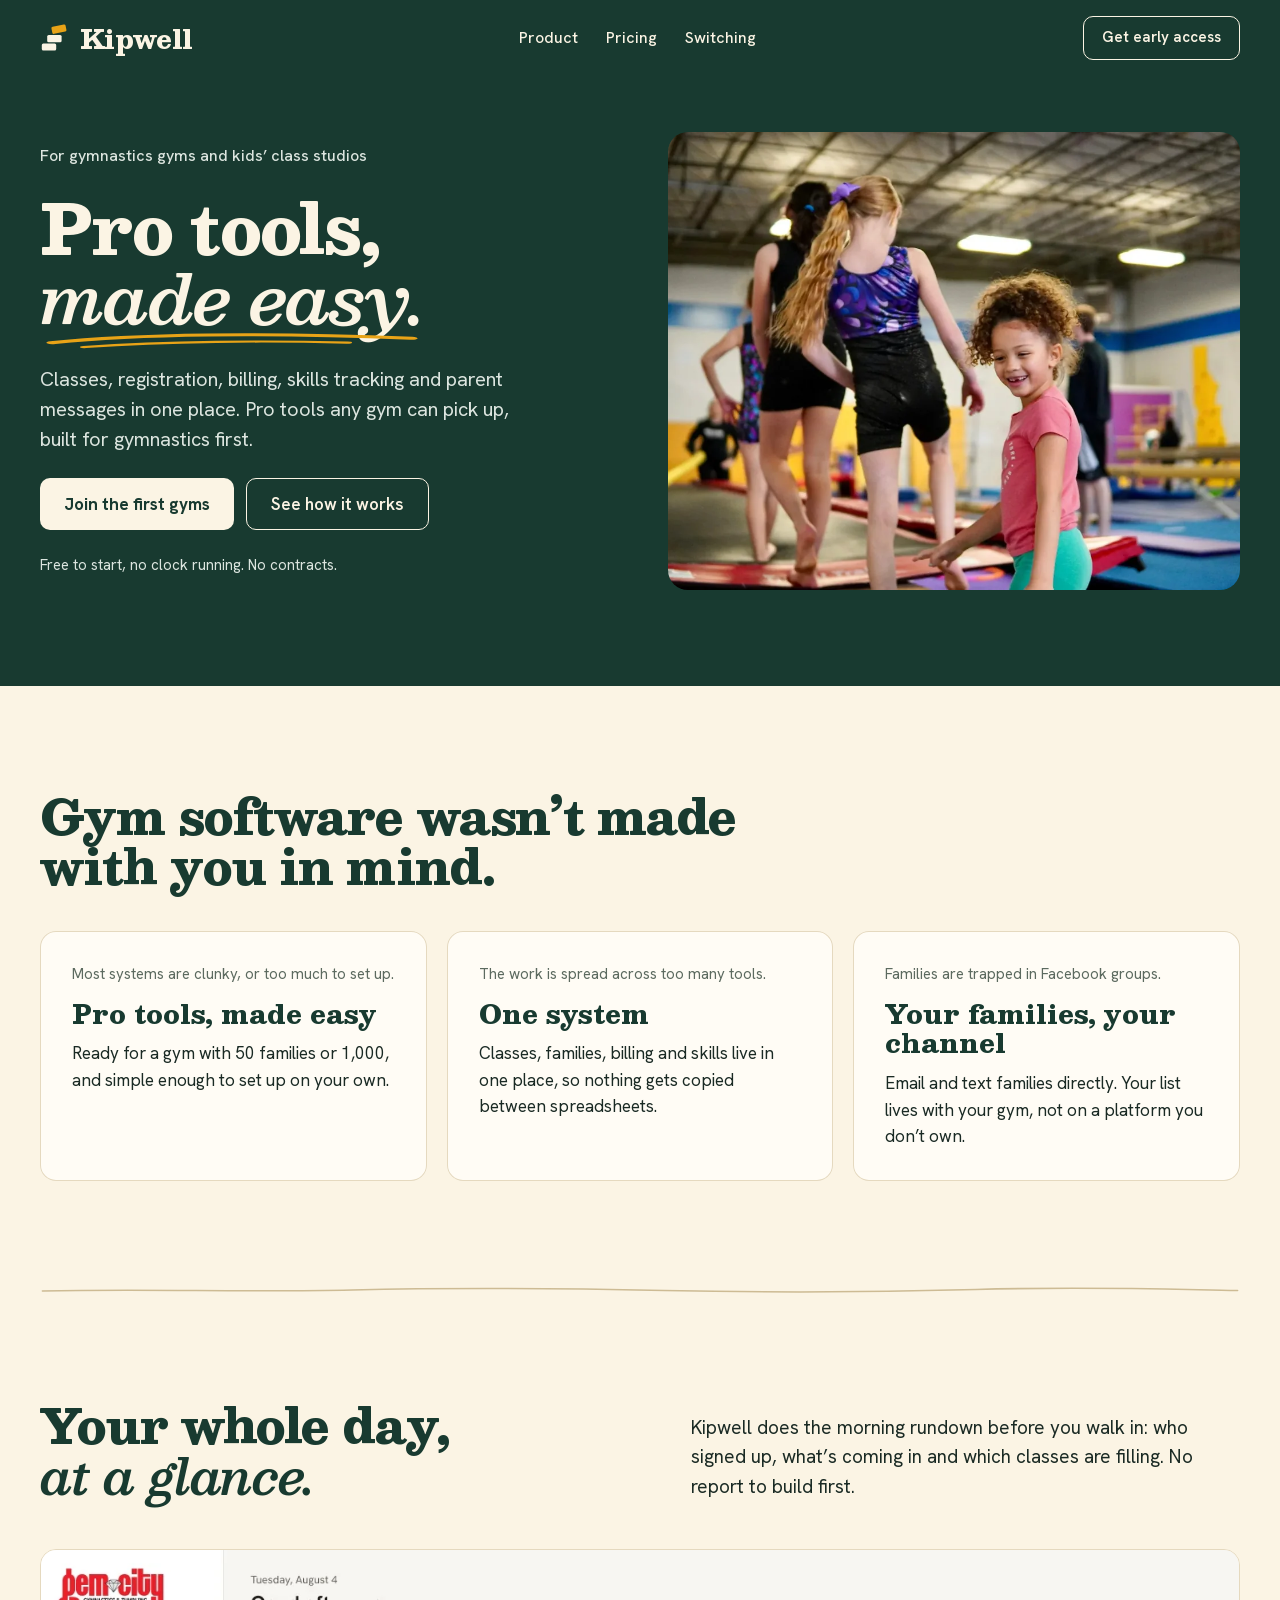
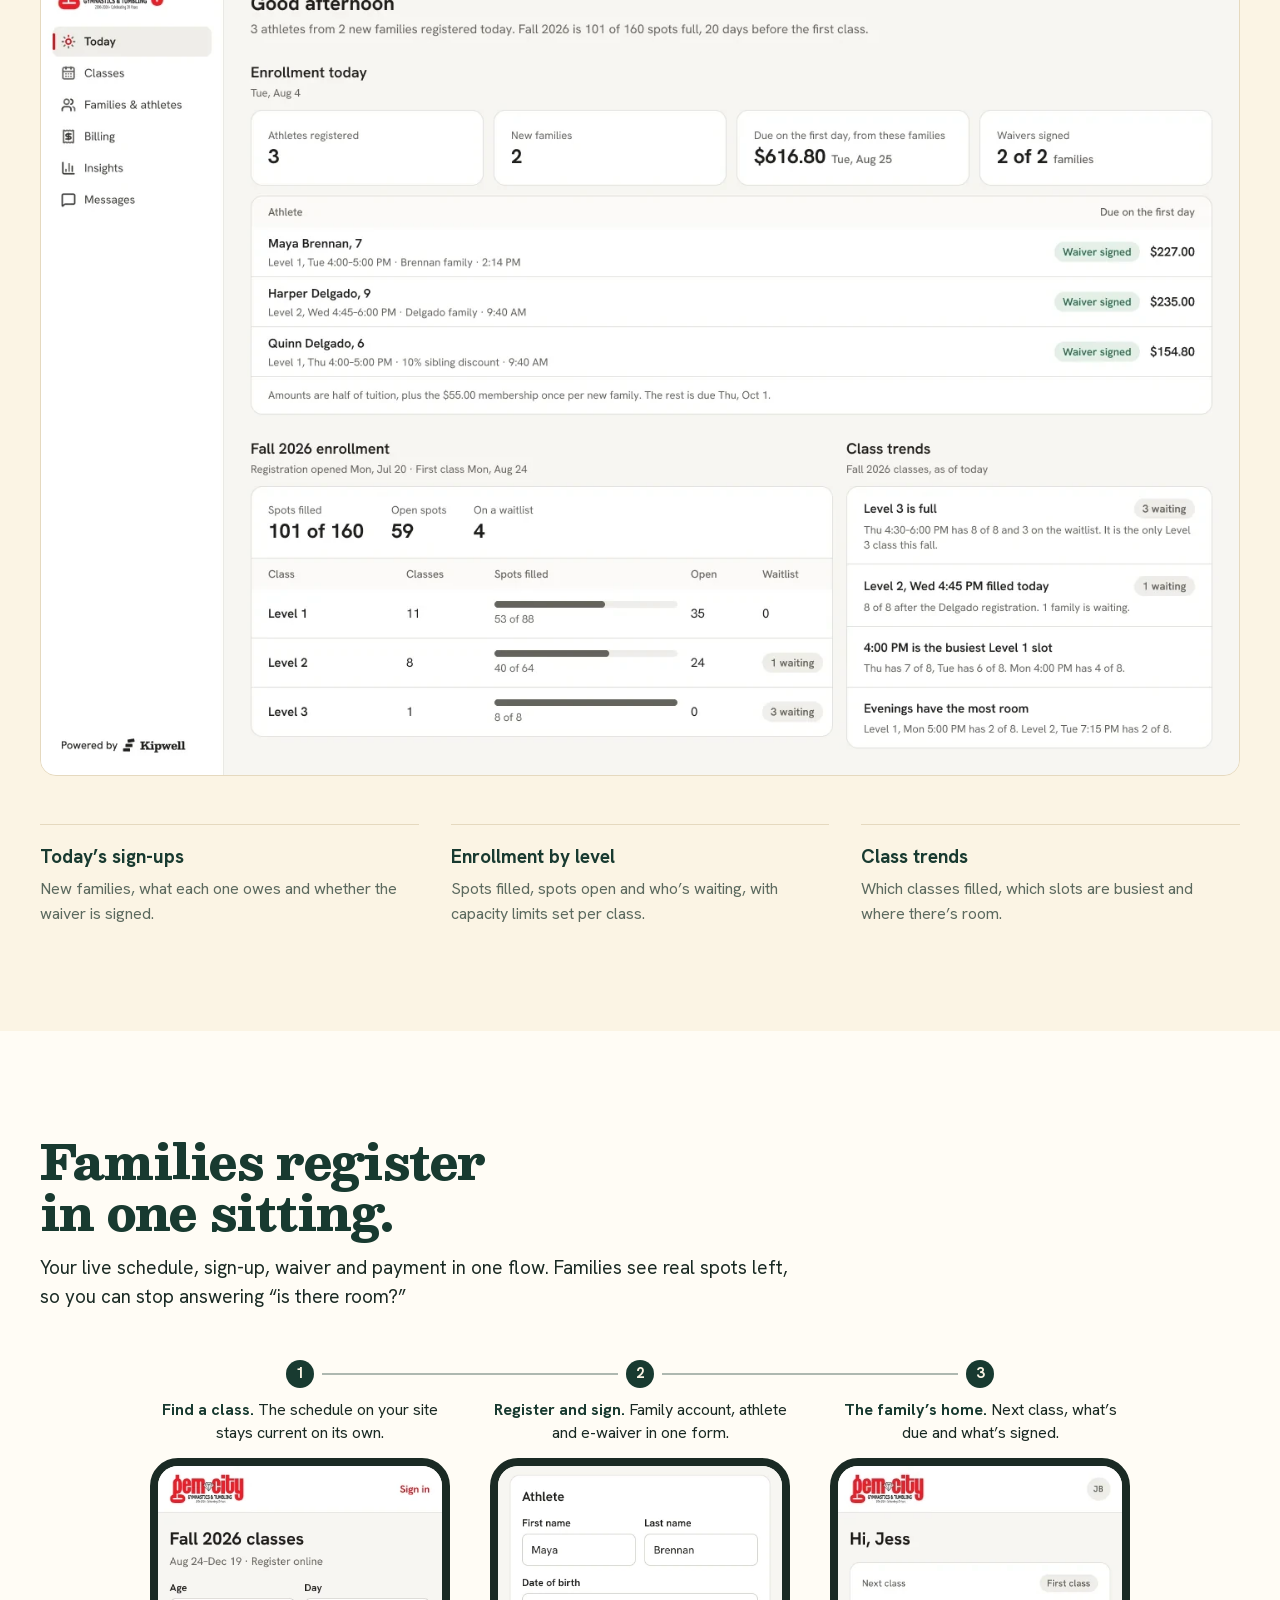
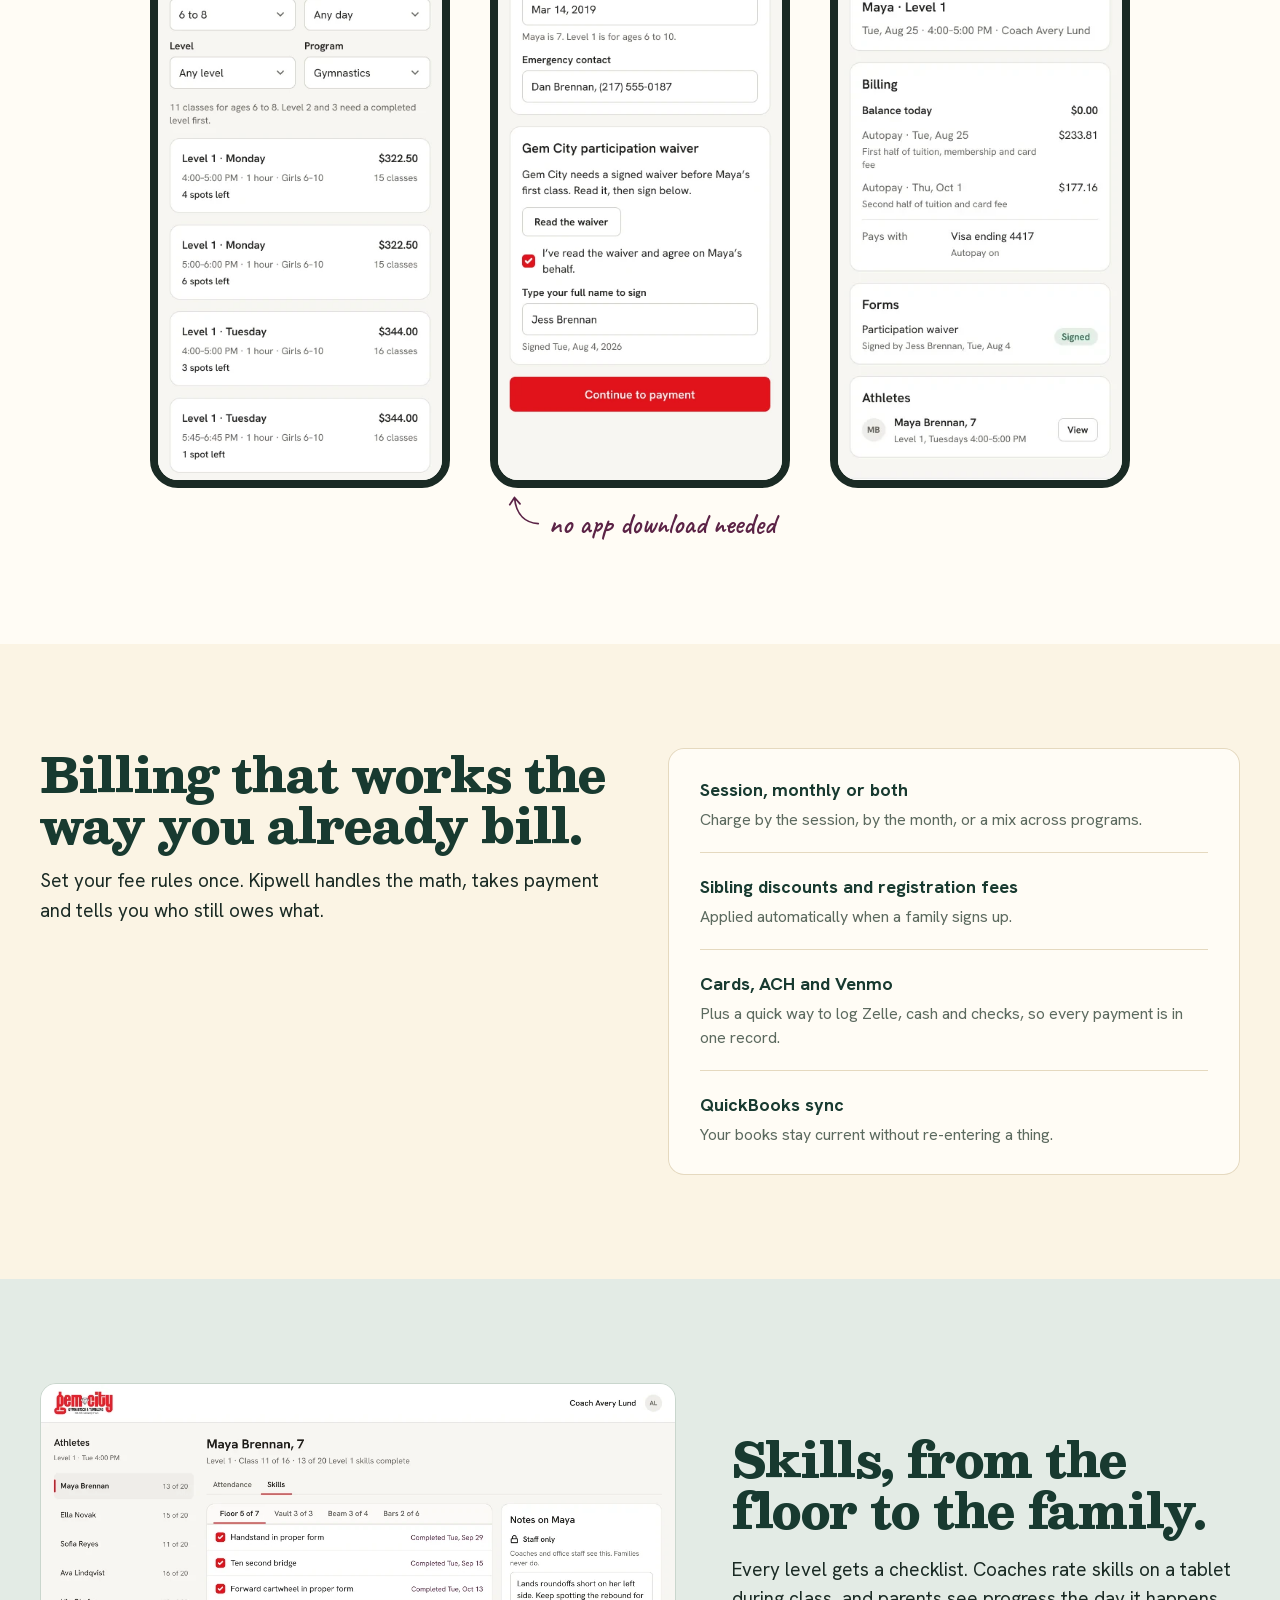
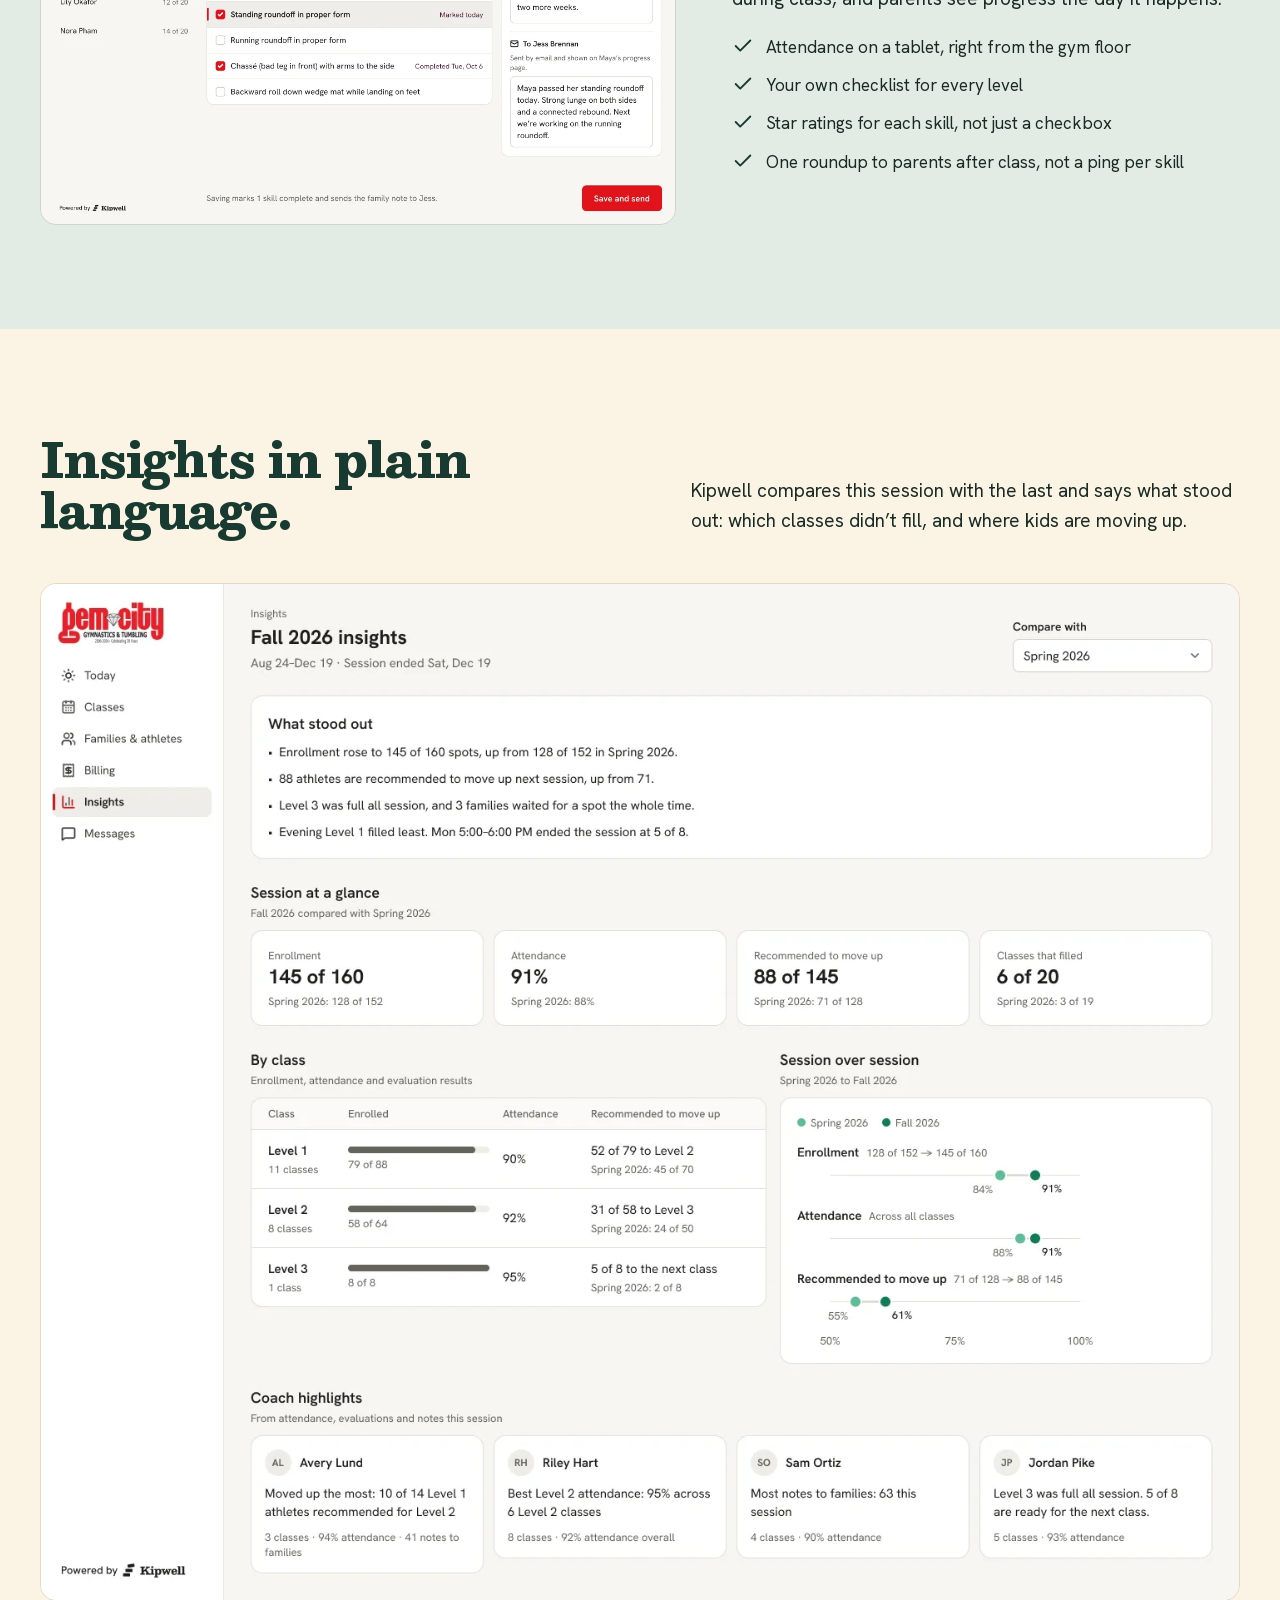
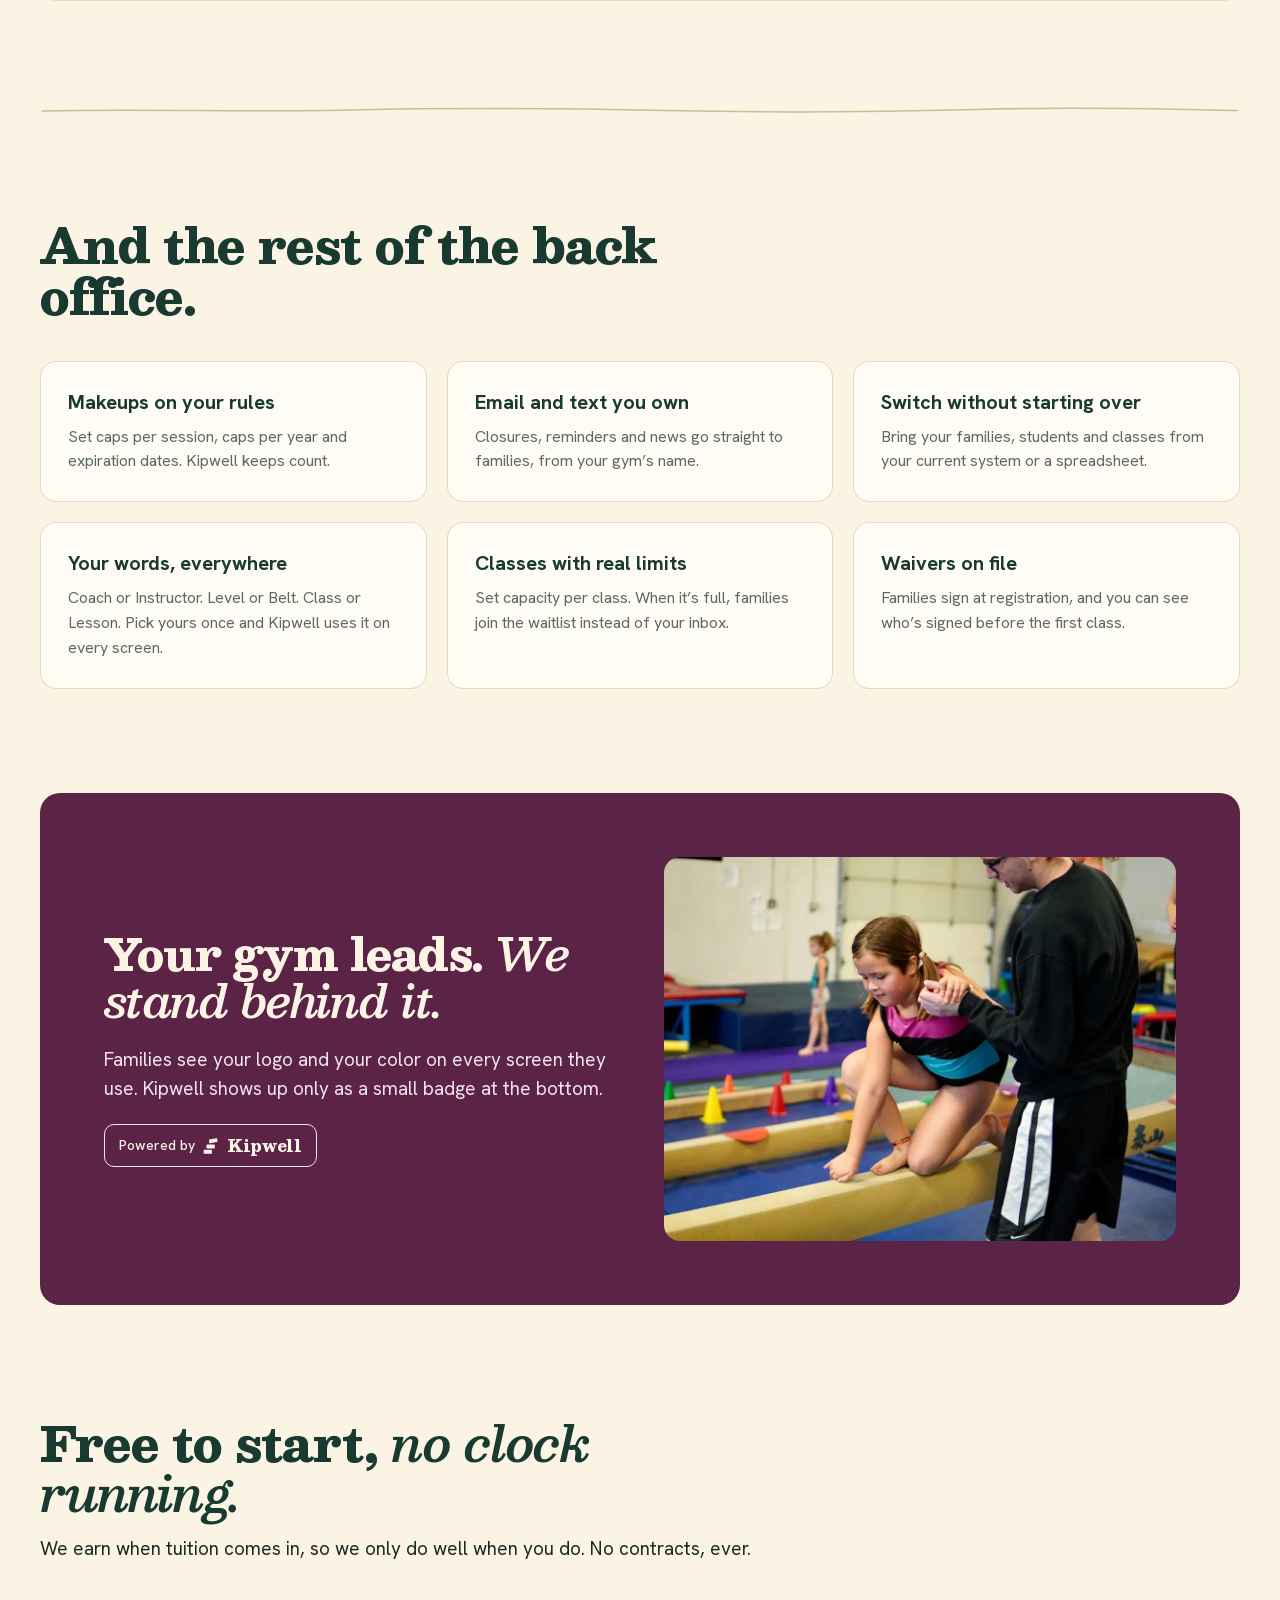
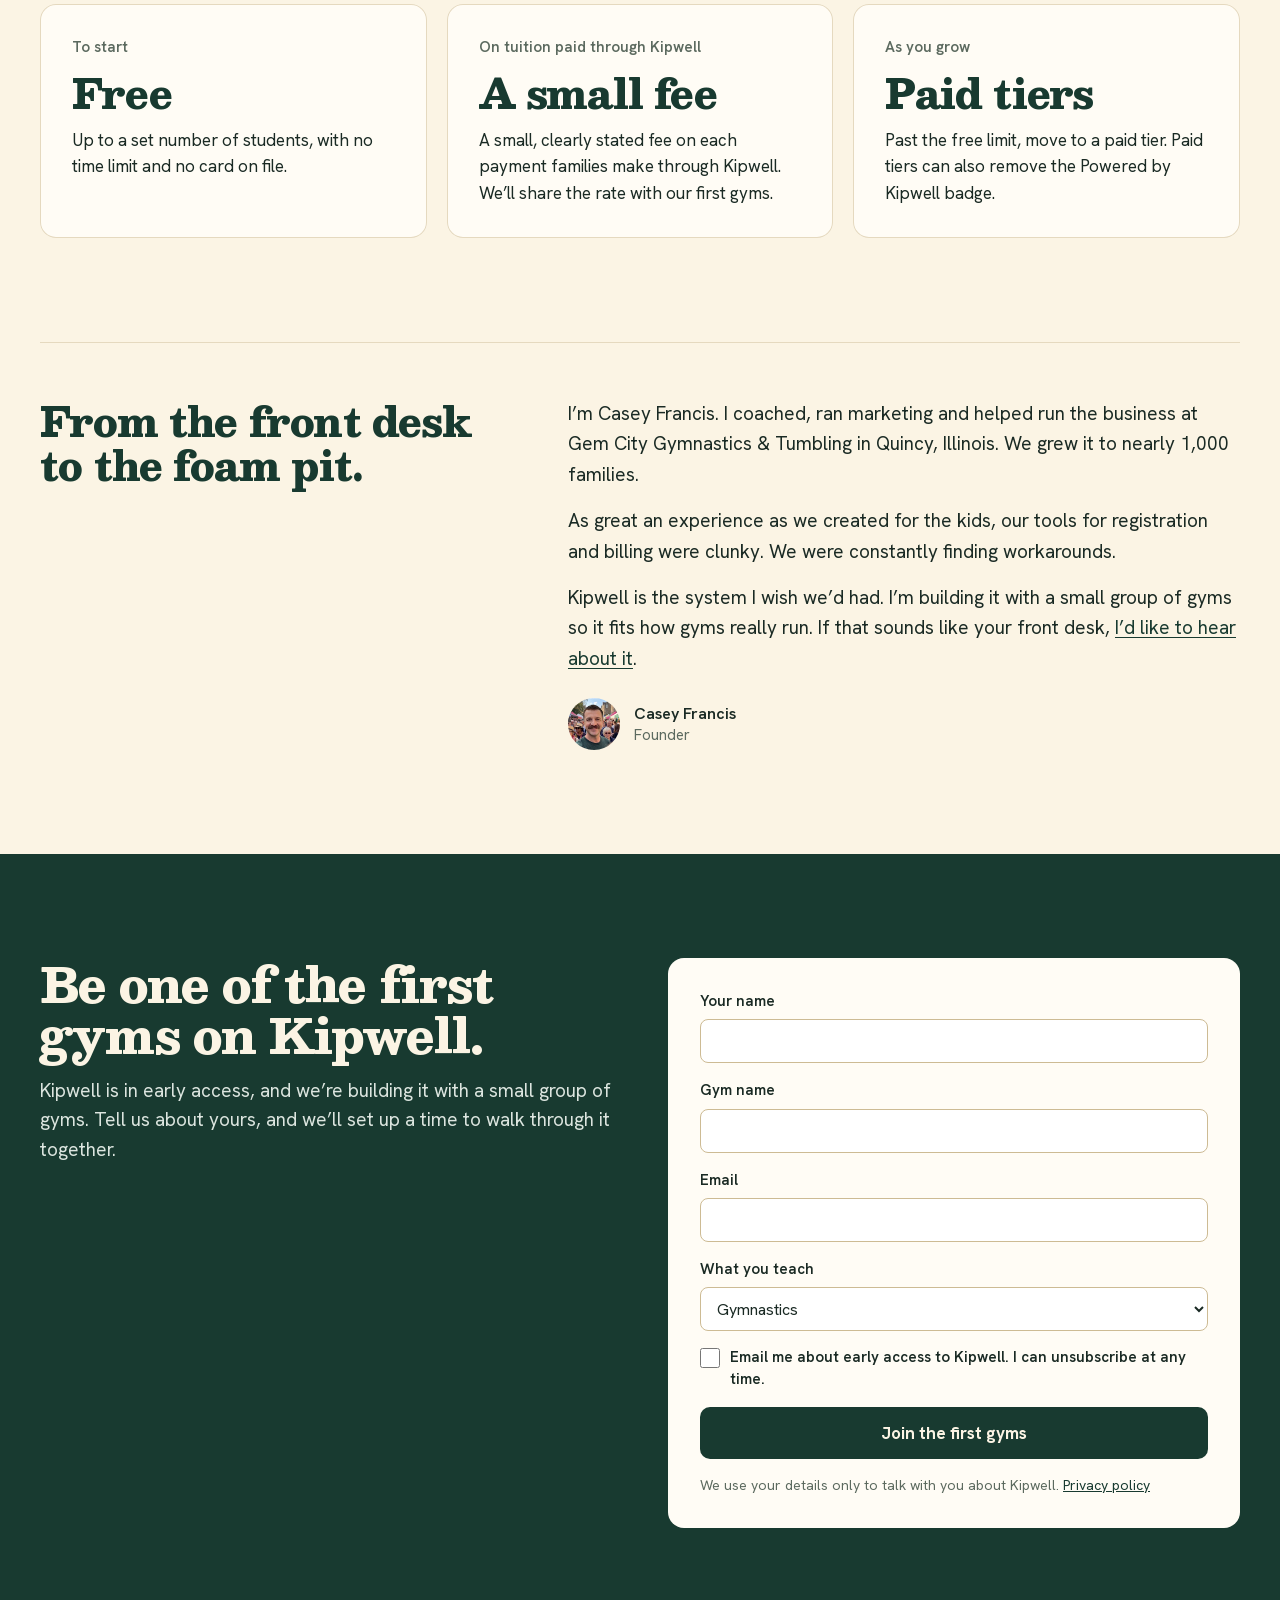
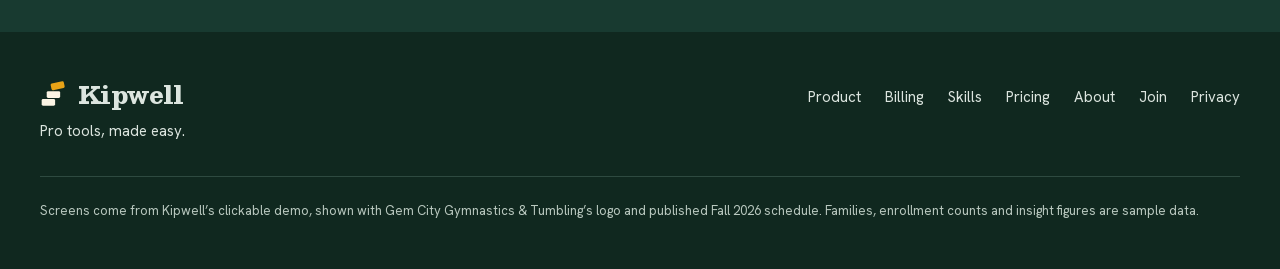
==== index.html @ fb20baa2 "Copy: star ratings and roundup in Skills, insights without coach ranking, early-access line, headlin" ====
<!doctype html>
<html lang="en">
<head>
<meta charset="utf-8">
<meta name="viewport" content="width=device-width, initial-scale=1">
<title>Kipwell: pro tools for kids’ class studios</title>
<meta name="description" content="Classes, registration, billing, skills tracking and parent messages in one place. Built for gymnastics gyms first. Free to start.">
<link rel="canonical" href="https://kipwell.co/">
<meta name="theme-color" content="#183A30">
<meta property="og:type" content="website">
<meta property="og:site_name" content="Kipwell">
<meta property="og:title" content="Kipwell: pro tools for kids’ class studios">
<meta property="og:description" content="Classes, registration, billing, skills tracking and parent messages in one place. Built for gymnastics gyms first. Free to start.">
<meta property="og:url" content="https://kipwell.co/">
<meta property="og:image" content="https://kipwell.co/assets/img/share.jpg">
<meta property="og:image:width" content="1200">
<meta property="og:image:height" content="630">
<meta property="og:image:alt" content="Kids walking a floor beam in a gymnastics gym">
<meta name="twitter:card" content="summary_large_image">
<link rel="icon" href="favicon.svg" type="image/svg+xml">
<link rel="icon" href="favicon-32.png" type="image/png" sizes="32x32">
<link rel="apple-touch-icon" href="apple-touch-icon.png">
<link rel="preload" href="assets/fonts/Besley.woff2" as="font" type="font/woff2" crossorigin>
<link rel="preload" href="assets/fonts/HankenGrotesk.woff2" as="font" type="font/woff2" crossorigin>
<link rel="stylesheet" href="assets/css/site.css?v=13">
<script>document.documentElement.classList.add('js');</script>
<script src="assets/js/config.js?v=13" defer></script>
<script src="assets/js/analytics.js?v=13" defer></script>
<script src="assets/js/site.js?v=13" defer></script>
</head>
<body>
<a class="skip" href="#main">Skip to content</a>

<header class="dark site-header">
  <div class="wrap">
    <a class="brand" href="#top" aria-label="Kipwell home">
      <svg viewBox="0 0 100 100" aria-hidden="true"><rect x="6" y="68" width="48" height="24" rx="5" fill="#FBF4E4"/><rect x="24" y="40" width="48" height="24" rx="5" fill="#FBF4E4"/><rect x="42" y="12" width="48" height="24" rx="5" fill="#E8A317" transform="rotate(-12 48 36)"/></svg>
      <span class="wordmark">Kipwell</span>
    </a>
    <nav class="nav" aria-label="Main">
      <a href="#product">Product</a>
      <a href="#pricing">Pricing</a>
      <a href="#switching">Switching</a>
    </nav>
    <a class="btn btn-outline btn-small" href="#join">Get early access</a>
  </div>
</header>

<main id="main">

<section class="dark hero" id="top" aria-labelledby="hero-title">
  <div class="wrap">
    <div class="hero-text">
      <p class="eyebrow">For gymnastics gyms and kids’ class studios</p>
      <h1 class="h1" id="hero-title">Pro tools,<br><span class="underlined soft">made easy.<svg viewBox="0 0 120 30" preserveAspectRatio="none" fill="none" stroke="currentColor" stroke-linecap="round" aria-hidden="true"><path d="M4 20 C30 8 70 6 116 14" stroke-width="4"/><path d="M14 26 C40 18 70 17 96 20" stroke-width="3"/></svg></span></h1>
      <p class="lede">Classes, registration, billing, skills tracking and parent messages in one place. Pro tools any gym can pick up, built for gymnastics first.</p>
      <div class="actions">
        <a class="btn btn-cream" href="#join">Join the first gyms</a>
        <a class="btn btn-outline" href="#product">See how it works</a>
      </div>
      <p class="fine">Free to start, no clock running. No contracts.</p>
    </div>
    <img class="hero-photo" src="assets/img/hero-gym-beam.webp" width="1200" height="800" alt="Kids walking a floor beam in a gymnastics gym while a girl in the foreground laughs" fetchpriority="high">
  </div>
</section>

<section class="section" aria-labelledby="why-title">
  <div class="wrap stack">
    <h2 class="h2 reveal" id="why-title" style="max-width: 820px;">Gym software wasn’t made with you in mind.</h2>
    <div class="grid-3">
      <div class="card reveal">
        <p class="kicker">Most systems are clunky, or too much to set up.</p>
        <h3 class="card-title">Pro tools, made easy</h3>
        <p>Ready for a gym with 50 families or 1,000, and simple enough to set up on your own.</p>
      </div>
      <div class="card reveal">
        <p class="kicker">The work is spread across too many tools.</p>
        <h3 class="card-title">One system</h3>
        <p>Classes, families, billing and skills live in one place, so nothing gets copied between spreadsheets.</p>
      </div>
      <div class="card reveal">
        <p class="kicker">Families are trapped in Facebook groups.</p>
        <h3 class="card-title">Your families, your channel</h3>
        <p>Email and text families directly. Your list lives with your gym, not on a platform you don’t own.</p>
      </div>
    </div>
  </div>
</section>

<div class="wrap"><div class="divider"><svg viewBox="0 0 1000 10" preserveAspectRatio="none" aria-hidden="true"><path d="M2 6 C 90 3.5, 170 7.5, 260 5 S 420 3, 520 5.5 S 690 7.5, 780 4.5 S 930 4, 998 5.5" fill="none" stroke="#CDBB94" stroke-width="1.6" stroke-linecap="round" vector-effect="non-scaling-stroke"/></svg></div></div>

<section class="section" id="product" aria-labelledby="product-title">
  <div class="wrap stack-48">
    <div class="split-head reveal">
      <h2 class="h2" id="product-title">Your whole day, <span class="soft break">at a glance.</span></h2>
      <p class="lede">Kipwell does the morning rundown before you walk in: who signed up, what’s coming in and which classes are filling. No report to build first.</p>
    </div>
    <img class="screen reveal" src="assets/img/screen-owner-dashboard.webp" width="1440" height="991" loading="lazy" alt="Owner dashboard: today’s new registrations with amounts due, Fall 2026 enrollment by level, and class trends">
    <div class="points">
      <div class="reveal"><h3>Today’s sign-ups</h3><p>New families, what each one owes and whether the waiver is signed.</p></div>
      <div class="reveal"><h3>Enrollment by level</h3><p>Spots filled, spots open and who’s waiting, with capacity limits set per class.</p></div>
      <div class="reveal"><h3>Class trends</h3><p>Which classes filled, which slots are busiest and where there’s room.</p></div>
    </div>
  </div>
</section>

<section class="section band-card" id="registration" aria-labelledby="reg-title">
  <div class="wrap stack-48">
    <div class="intro reveal">
      <h2 class="h2" id="reg-title">Families register <span class="break">in one sitting.</span></h2>
      <p class="lede">Your live schedule, sign-up, waiver and payment in one flow. Families see real spots left, so you can stop answering “is there room?”</p>
    </div>
    <div class="flow reveal">
    <ol class="flow-steps" aria-label="Registration steps">
      <li class="is-current"><button type="button" data-step="0" aria-current="step"><span class="flow-num">1</span><span class="flow-label">Find a class</span></button></li>
      <li><button type="button" data-step="1"><span class="flow-num">2</span><span class="flow-label">Register and sign</span></button></li>
      <li><button type="button" data-step="2"><span class="flow-num">3</span><span class="flow-label">Family home</span></button></li>
    </ol>
    <div class="phones-scroll" tabindex="0" role="region" aria-label="Three phone screens, one per step">
    <ol class="phones">
      <li class="is-current"><figure>
        <figcaption><span class="flow-num" aria-hidden="true">1</span><span class="step-text"><b>Find a class.</b> The schedule on your site stays current on its own.</span></figcaption>
        <img src="assets/img/phone-find-a-class.webp" width="390" height="844" loading="lazy" alt="Phone screen: Fall 2026 classes for ages 6 to 8, each with day, time, price and spots left">
      </figure></li>
      <li><figure>
        <figcaption><span class="flow-num" aria-hidden="true">2</span><span class="step-text"><b>Register and sign.</b> Family account, athlete and e-waiver in one form.</span></figcaption>
        <img src="assets/img/phone-register.webp" width="390" height="844" loading="lazy" alt="Phone screen: athlete details and the gym’s participation waiver, signed by typing a name">
      </figure></li>
      <li><figure>
        <figcaption><span class="flow-num" aria-hidden="true">3</span><span class="step-text"><b>The family’s home.</b> Next class, what’s due and what’s signed.</span></figcaption>
        <img src="assets/img/phone-family-home.webp" width="390" height="844" loading="lazy" alt="Phone screen: the family’s home with the next class, autopay schedule, signed waiver and athlete">
      </figure></li>
    </ol>
    </div>
    <p class="note app-note"><svg class="note-arrow" viewBox="0 0 48 48" aria-hidden="true"><path d="M42 40 C 27 39, 14 30, 12 7 M12 7 L 6 16 M12 7 L 19 15" fill="none" stroke="currentColor" stroke-width="2.2" stroke-linecap="round" stroke-linejoin="round"/></svg>no app download needed</p>
    <div class="flow-nav"><button type="button" class="flow-next">Next: Register and sign <span aria-hidden="true">→</span></button></div>
    </div>
  </div>
</section>

<section class="section" id="billing" aria-labelledby="billing-title">
  <div class="wrap two-col">
    <div class="intro reveal">
      <h2 class="h2" id="billing-title">Billing that works the way you already bill.</h2>
      <p class="lede">Set your fee rules once. Kipwell handles the math, takes payment and tells you who still owes what.</p>
    </div>
    <ul class="list-panel reveal">
      <li><b>Session, monthly or both</b><span>Charge by the session, by the month, or a mix across programs.</span></li>
      <li><b>Sibling discounts and registration fees</b><span>Applied automatically when a family signs up.</span></li>
      <li><b>Cards, ACH and Venmo</b><span>Plus a quick way to log Zelle, cash and checks, so every payment is in one record.</span></li>
      <li><b>QuickBooks sync</b><span>Your books stay current without re-entering a thing.</span></li>
    </ul>
  </div>
</section>

<section class="section band-tint" id="skills" aria-labelledby="skills-title">
  <div class="wrap skills">
    <img class="screen reveal" src="assets/img/screen-coach-tablet.webp" width="1180" height="820" loading="lazy" alt="Coach tablet screen: a coach marks a standing roundoff complete for one athlete and adds a note to the parent">
    <div class="skills-text reveal">
      <h2 class="h2" id="skills-title">Skills, from the floor to the family.</h2>
      <p class="lede">Every level gets a checklist. Coaches rate skills on a tablet during class, and parents see progress the day it happens.</p>
      <ul class="checks">
        <li><svg viewBox="0 0 24 24" fill="none" stroke="currentColor" stroke-width="2" stroke-linecap="round" stroke-linejoin="round" aria-hidden="true"><path d="M20 6 9 17l-5-5"/></svg><span>Attendance on a tablet, right from the gym floor</span></li>
        <li><svg viewBox="0 0 24 24" fill="none" stroke="currentColor" stroke-width="2" stroke-linecap="round" stroke-linejoin="round" aria-hidden="true"><path d="M20 6 9 17l-5-5"/></svg><span>Your own checklist for every level</span></li>
        <li><svg viewBox="0 0 24 24" fill="none" stroke="currentColor" stroke-width="2" stroke-linecap="round" stroke-linejoin="round" aria-hidden="true"><path d="M20 6 9 17l-5-5"/></svg><span>Star ratings for each skill, not just a checkbox</span></li>
        <li><svg viewBox="0 0 24 24" fill="none" stroke="currentColor" stroke-width="2" stroke-linecap="round" stroke-linejoin="round" aria-hidden="true"><path d="M20 6 9 17l-5-5"/></svg><span>One roundup to parents after class, not a ping per skill</span></li>
      </ul>
    </div>
  </div>
</section>

<section class="section" id="insights" aria-labelledby="insights-title">
  <div class="wrap stack-48">
    <div class="split-head reveal">
      <h2 class="h2" id="insights-title">Insights in plain language.</h2>
      <p class="lede">Kipwell compares this session with the last and says what stood out: which classes didn’t fill, and where kids are moving up.</p>
    </div>
    <img class="screen reveal" src="assets/img/screen-insights.webp" width="1440" height="1221" loading="lazy" alt="Insights screen: what stood out in Fall 2026 compared with Spring 2026, by class and by coach">
  </div>
</section>

<div class="wrap"><div class="divider"><svg viewBox="0 0 1000 10" preserveAspectRatio="none" aria-hidden="true"><path d="M2 6 C 90 3.5, 170 7.5, 260 5 S 420 3, 520 5.5 S 690 7.5, 780 4.5 S 930 4, 998 5.5" fill="none" stroke="#CDBB94" stroke-width="1.6" stroke-linecap="round" vector-effect="non-scaling-stroke"/></svg></div></div>

<section class="section" id="switching" aria-labelledby="rest-title">
  <div class="wrap stack">
    <h2 class="h2 reveal" id="rest-title" style="max-width: 760px;">And the rest of the back office.</h2>
    <div class="grid-3">
      <div class="card card-sm reveal"><h3 class="card-title-sans">Makeups on your rules</h3><p>Set caps per session, caps per year and expiration dates. Kipwell keeps count.</p></div>
      <div class="card card-sm reveal"><h3 class="card-title-sans">Email and text you own</h3><p>Closures, reminders and news go straight to families, from your gym’s name.</p></div>
      <div class="card card-sm reveal"><h3 class="card-title-sans">Switch without starting over</h3><p>Bring your families, students and classes from your current system or a spreadsheet.</p></div>
      <div class="card card-sm reveal"><h3 class="card-title-sans">Your words, everywhere</h3><p>Coach or Instructor. Level or Belt. Class or Lesson. Pick yours once and Kipwell uses it on every screen.</p></div>
      <div class="card card-sm reveal"><h3 class="card-title-sans">Classes with real limits</h3><p>Set capacity per class. When it’s full, families join the waitlist instead of your inbox.</p></div>
      <div class="card card-sm reveal"><h3 class="card-title-sans">Waivers on file</h3><p>Families sign at registration, and you can see who’s signed before the first class.</p></div>
    </div>
  </div>
</section>

<section aria-labelledby="leads-title">
  <div class="wrap">
    <div class="panel-plum reveal">
      <div class="panel-text">
        <h2 class="h2" id="leads-title">Your gym leads. <span class="soft">We stand behind it.</span></h2>
        <p class="lede">Families see your logo and your color on every screen they use. Kipwell shows up only as a small badge at the bottom.</p>
        <div class="powered">
          <span>Powered by</span>
          <svg viewBox="0 0 100 100" fill="currentColor" aria-hidden="true"><rect x="4" y="74" width="52" height="24" rx="4"/><rect x="22" y="41" width="52" height="24" rx="4"/><rect x="40" y="8" width="52" height="24" rx="4" transform="rotate(-9 46 32)"/></svg>
          <span class="wordmark">Kipwell</span>
        </div>
      </div>
      <img class="panel-photo" src="assets/img/coach-low-beam.webp" width="1200" height="800" loading="lazy" alt="A coach holds a young gymnast’s hand as she climbs onto a low balance beam">
    </div>
  </div>
</section>

<section class="section" id="pricing" aria-labelledby="pricing-title" style="padding-top: 112px;">
  <div class="wrap stack">
    <div class="intro reveal">
      <h2 class="h2" id="pricing-title">Free to start, <span class="soft break-sm">no clock running.</span></h2>
      <p class="lede">We earn when tuition comes in, so we only do well when you do. No contracts, ever.</p>
    </div>
    <div class="grid-3">
      <div class="card reveal"><p class="label">To start</p><h3 class="price">Free</h3><p>Up to a set number of students, with no time limit and no card on file.</p></div>
      <div class="card reveal"><p class="label">On tuition paid through Kipwell</p><h3 class="price">A small fee</h3><p>A small, clearly stated fee on each payment families make through Kipwell. We’ll share the rate with our first gyms.</p></div>
      <div class="card reveal"><p class="label">As you grow</p><h3 class="price">Paid tiers</h3><p>Past the free limit, move to a paid tier. Paid tiers can also remove the Powered by Kipwell badge.</p></div>
    </div>
  </div>
</section>

<section id="about" aria-labelledby="founder-title" style="padding-bottom: 104px;">
  <div class="wrap">
    <div class="founder reveal">
      <h2 class="h2" id="founder-title">From the front desk to the foam pit.</h2>
      <div class="founder-text">
        <p>I’m Casey Francis. I coached, ran marketing and helped run the business at Gem City Gymnastics &amp; Tumbling in Quincy, Illinois. We grew it to nearly 1,000 families.</p>
        <p>As great an experience as we created for the kids, our tools for registration and billing were clunky. We were constantly finding workarounds.</p>
        <p>Kipwell is the system I wish we’d had. I’m building it with a small group of gyms so it fits how gyms really run. If that sounds like your front desk, <a href="#join">I’d like to hear about it</a>.</p>
        <div class="signature">
          <img src="assets/img/casey-francis-avatar.webp?v=4" width="192" height="192" loading="lazy" alt="">
          <p><b>Casey Francis</b><span>Founder</span></p>
        </div>
      </div>
    </div>
  </div>
</section>

<section class="dark section join" id="join" aria-labelledby="join-title">
  <div class="wrap two-col">
    <div class="intro">
      <h2 class="h2" id="join-title">Be one of the first gyms on Kipwell.</h2>
      <p class="lede">Kipwell is in early access, and we’re building it with a small group of gyms. Tell us about yours, and we’ll set up a time to walk through it together.</p>
    </div>
    <div class="form-card" id="join-card">
      <form class="form" id="join-form" novalidate>
        <div class="field">
          <label for="f-name">Your name</label>
          <input id="f-name" name="name" type="text" autocomplete="name" maxlength="100" required aria-describedby="e-name">
          <p class="error" id="e-name" aria-live="polite"></p>
        </div>
        <div class="field">
          <label for="f-studio">Gym name</label>
          <input id="f-studio" name="studio" type="text" autocomplete="organization" maxlength="150" required aria-describedby="e-studio">
          <p class="error" id="e-studio" aria-live="polite"></p>
        </div>
        <div class="field">
          <label for="f-email">Email</label>
          <input id="f-email" name="email" type="email" autocomplete="email" inputmode="email" maxlength="254" required aria-describedby="e-email">
          <p class="error" id="e-email" aria-live="polite"></p>
        </div>
        <div class="field">
          <label for="f-program">What you teach</label>
          <select id="f-program" name="program">
            <option>Gymnastics</option>
            <option>Dance</option>
            <option>Swim</option>
            <option>Cheer</option>
            <option>Martial arts</option>
            <option>Something else</option>
          </select>
        </div>
        <div class="trap" aria-hidden="true">
          <label for="f-website">Website</label>
          <input id="f-website" name="website" type="text" tabindex="-1" autocomplete="off">
        </div>
        <div class="field">
          <label class="check" for="f-consent"><input id="f-consent" name="consent" type="checkbox" required aria-describedby="e-consent"><span>Email me about early access to Kipwell. I can unsubscribe at any time.</span></label>
          <p class="error" id="e-consent" aria-live="polite"></p>
        </div>
        <button class="btn btn-spruce" type="submit" id="f-submit">Join the first gyms</button>
        <p class="form-status" id="f-status" role="alert"></p>
        <p class="form-fine">We use your details only to talk with you about Kipwell. <a href="privacy/">Privacy policy</a></p>
      </form>
      <div class="thanks" id="join-thanks" tabindex="-1" hidden>
        <h3 id="thanks-title">Thanks. You’re on the list.</h3>
        <p id="thanks-body">We’ll email you to set up a time.</p>
      </div>
    </div>
  </div>
</section>

</main>

<footer class="site-footer">
  <div class="wrap">
    <div class="footer-top">
      <div class="footer-brand">
        <a class="brand" href="#top" aria-label="Kipwell home">
          <svg viewBox="0 0 100 100" aria-hidden="true"><rect x="6" y="68" width="48" height="24" rx="5" fill="#FBF4E4"/><rect x="24" y="40" width="48" height="24" rx="5" fill="#FBF4E4"/><rect x="42" y="12" width="48" height="24" rx="5" fill="#E8A317" transform="rotate(-12 48 36)"/></svg>
          <span class="wordmark">Kipwell</span>
        </a>
        <span>Pro tools, made easy.</span>
      </div>
      <nav class="footer-nav" aria-label="Footer">
        <a href="#product">Product</a><a href="#billing">Billing</a><a href="#skills">Skills</a><a href="#pricing">Pricing</a><a href="#about">About</a><a href="#join">Join</a><a href="privacy/">Privacy</a>
      </nav>
    </div>
    <p class="footer-note">Screens come from Kipwell’s clickable demo, shown with Gem City Gymnastics &amp; Tumbling’s logo and published Fall 2026 schedule. Families, enrollment counts and insight figures are sample data.</p>
  </div>
</footer>
</body>
</html>
---- assets/css/site.css ----
/* Kipwell marketing site. Brand register: Besley display, Hanken Grotesk body. */

@font-face { font-family: "Besley"; src: url("../fonts/Besley.woff2") format("woff2"); font-weight: 400 900; font-style: normal; font-display: swap; }
@font-face { font-family: "Besley"; src: url("../fonts/Besley-SemiBoldItalic.woff2") format("woff2"); font-weight: 600; font-style: italic; font-display: swap; }
@font-face { font-family: "Hanken Grotesk"; src: url("../fonts/HankenGrotesk.woff2") format("woff2"); font-weight: 100 900; font-style: normal; font-display: swap; }
@font-face { font-family: "Caveat"; src: url("../fonts/Caveat.woff2") format("woff2"); font-weight: 400 700; font-style: normal; font-display: swap; }

:root {
  --spruce: #183A30;
  --spruce-700: #10281F;
  --plum: #5B2346;
  --marigold: #E8A317;
  --paper: #FBF4E4;
  --card: #FFFCF5;
  --ink: #1A2A24;
  --stone: #5C6A5F;
  --line: #E5D9BF;
  --spruce-tint: #E3EBE5;
  --on-dark: #FBF4E4;
  --on-dark-2: #DCE5DF;
  --error: #A8382A;
  --serif: "Besley", Georgia, "Times New Roman", serif;
  --sans: "Hanken Grotesk", system-ui, -apple-system, "Segoe UI", sans-serif;
  --gutter: 32px;
  --section: 104px;
}

*, *::before, *::after { box-sizing: border-box; }
[hidden] { display: none !important; }
html { scroll-behavior: smooth; -webkit-text-size-adjust: 100%; }
body { margin: 0; background: var(--paper); color: var(--ink); font-family: var(--sans); font-size: 17px; line-height: 1.55; -webkit-font-smoothing: antialiased; }
img { max-width: 100%; height: auto; display: block; }
a { color: var(--spruce); }
a:hover { color: var(--spruce-700); }
p { margin: 0; }
h1, h2, h3 { margin: 0; }
[id] { scroll-margin-top: 24px; }

:focus-visible { outline: 2px solid var(--spruce); outline-offset: 2px; }
.dark :focus-visible { outline-color: var(--on-dark); }

.skip { position: absolute; left: 16px; top: -60px; padding: 10px 14px; background: var(--card); color: var(--ink); border-radius: 8px; z-index: 10; font-weight: 600; }
.skip:focus { top: 12px; }

.wrap { max-width: 1264px; margin: 0 auto; padding: 0 var(--gutter); }
.section { padding: var(--section) 0; }
.dark { background: var(--spruce); color: var(--on-dark); }

/* Type */
.h2 { font-family: var(--serif); font-weight: 800; font-size: 48px; line-height: 1.06; letter-spacing: -0.02em; color: var(--spruce); }
.dark .h2, .panel-plum .h2 { color: var(--on-dark); }
.soft { font-family: var(--serif); font-style: italic; font-weight: 600; }
.break { display: block; }
.lede { font-size: 19px; line-height: 1.55; }
.muted { color: var(--stone); }

/* Buttons */
.btn { display: inline-flex; align-items: center; justify-content: center; gap: 8px; height: 52px; padding: 0 24px; border-radius: 10px; font: inherit; font-size: 17px; font-weight: 600; text-decoration: none; cursor: pointer; border: 0; transition: background-color 180ms cubic-bezier(.2,.7,.2,1), color 180ms; }
/* Marigold appears once per layout: in the hero it's the underline, so the main button is cream. */
.btn-cream { background: var(--on-dark); color: var(--spruce); font-weight: 700; }
.btn-cream:hover { background: #FFFFFF; color: var(--spruce); }
.btn-outline { border: 1.5px solid var(--on-dark); color: var(--on-dark); background: transparent; }
.btn-outline:hover { background: rgba(251, 244, 228, 0.12); color: var(--on-dark); }
.btn-small { height: 44px; padding: 0 18px; font-size: 15px; }
.btn-spruce { width: 100%; background: var(--spruce); color: var(--on-dark); font-weight: 700; }
.btn-spruce:hover { background: var(--spruce-700); }
.btn[disabled] { opacity: 0.6; cursor: progress; }

/* Header */
.site-header .wrap { height: 76px; display: flex; align-items: center; justify-content: space-between; gap: 24px; }
.brand { display: inline-flex; align-items: center; gap: 10px; color: var(--on-dark); text-decoration: none; }
.brand:hover { color: var(--on-dark); }
.brand svg { width: 30px; height: 30px; flex: none; }
.wordmark { font-family: var(--serif); font-weight: 800; font-size: 26px; letter-spacing: -0.025em; line-height: 1; }
.nav { display: flex; gap: 28px; font-size: 16px; font-weight: 500; }
.nav a { color: var(--on-dark); text-decoration: none; }
.nav a:hover { text-decoration: underline; text-underline-offset: 4px; color: var(--on-dark); }

/* Hero */
.hero .wrap { display: grid; grid-template-columns: minmax(0, 1fr) minmax(0, 1fr); gap: 56px; align-items: center; padding-top: 56px; padding-bottom: 96px; }
.hero-text { display: flex; flex-direction: column; gap: 24px; }
.eyebrow { font-size: 16px; font-weight: 500; color: var(--on-dark-2); }
.h1 { font-family: var(--serif); font-weight: 800; font-size: 68px; line-height: 1.02; letter-spacing: -0.025em; }
.underlined { position: relative; display: inline-block; }
.underlined svg { position: absolute; left: 0; bottom: -18px; width: 100%; height: 22px; color: var(--marigold); }
.hero .lede { font-size: 20px; line-height: 1.5; color: var(--on-dark-2); max-width: 500px; margin-top: 8px; }
.actions { display: flex; flex-wrap: wrap; gap: 12px; }
.fine { font-size: 15px; color: var(--on-dark-2); }
.hero-photo { width: 100%; aspect-ratio: 5 / 4; object-fit: cover; border-radius: 20px; }

/* Shared layouts */
.stack { display: flex; flex-direction: column; gap: 40px; }
.stack-48 { display: flex; flex-direction: column; gap: 48px; }
.intro { display: flex; flex-direction: column; gap: 16px; max-width: 760px; }
.split-head { display: grid; grid-template-columns: minmax(0, 1.1fr) minmax(0, 1fr); gap: 48px; align-items: end; }
.grid-3 { display: grid; grid-template-columns: repeat(3, minmax(0, 1fr)); gap: 20px; }
.two-col { display: grid; grid-template-columns: minmax(0, 1fr) minmax(0, 1fr); gap: 56px; align-items: start; }

/* Hairline inset border so cards read on paper; matches app cards. */
.card { background: var(--card); box-shadow: inset 0 0 0 1px var(--line); border-radius: 16px; padding: 32px; display: flex; flex-direction: column; gap: 12px; }
.card-sm { padding: 28px; gap: 10px; }
.card .kicker { font-size: 15px; color: var(--stone); }
.card-title { font-family: var(--serif); font-weight: 800; font-size: 26px; line-height: 1.15; color: var(--spruce); }
.card-title-sans { font-size: 20px; font-weight: 700; line-height: 1.3; color: var(--spruce); }
.card p { font-size: 17px; }
.card-sm p { font-size: 16px; color: var(--stone); }

.screen { width: 100%; border-radius: 16px; border: 1px solid var(--line); }

.points { display: grid; grid-template-columns: repeat(3, minmax(0, 1fr)); gap: 32px; }
.points > div { display: flex; flex-direction: column; gap: 8px; border-top: 1px solid var(--line); padding-top: 20px; }
.points h3 { font-size: 19px; font-weight: 700; color: var(--spruce); line-height: 1.3; }
.points p { font-size: 16px; color: var(--stone); }

.divider { height: 10px; }
.divider svg { width: 100%; height: 10px; display: block; }

/* Registration */
.band-card { background: var(--card); }
.phones { display: grid; grid-template-columns: repeat(3, minmax(0, 300px)); gap: 40px; justify-content: center; margin: 0; padding: 0; list-style: none; }
.phones figure { margin: 0; display: flex; flex-direction: column; gap: 14px; }
.phones img { border-radius: 28px; border: 8px solid var(--ink); }
.phones figcaption { font-size: 16px; line-height: 1.45; }
.phones b { font-weight: 700; color: var(--spruce); }
/* Registration flow: numbered steps joined by a line, so the three screens read as one process */
.phones li { position: relative; }
.phones figcaption { display: flex; flex-direction: column; align-items: center; gap: 10px; text-align: center; }
.flow-num { display: inline-flex; align-items: center; justify-content: center; flex: none; width: 28px; height: 28px; border-radius: 50%; background: var(--spruce); color: var(--on-dark); font-size: 15px; font-weight: 700; line-height: 1; }
/* Joins each step number to the next one, centered over the phones (the gap between phones is 40px) */
.phones > li:not(:last-child)::after { content: ""; position: absolute; top: 13px; left: calc(50% + 22px); right: calc(-50% - 18px); height: 2px; background: var(--spruce); opacity: 0.35; }
.flow-steps, .flow-nav { display: none; }
.flow-steps button:focus-visible, .flow-next:focus-visible { outline: 2px solid var(--spruce); outline-offset: 4px; }
.note { margin-top: -16px; text-align: center; font-family: "Caveat", cursive; font-weight: 600; font-size: 28px; line-height: 1.2; color: var(--plum); }
/* "no app download needed": a margin note under the phones, with a hand-drawn arrow pointing up at them */
.app-note { margin: 14px 0 0; display: flex; align-items: flex-end; justify-content: center; gap: 6px; }
.note-arrow { width: 38px; height: 38px; flex: none; transform: translateY(-10px); }

/* Billing */
.list-panel { margin: 0; padding: 8px 32px; list-style: none; background: var(--card); box-shadow: inset 0 0 0 1px var(--line); border-radius: 16px; }
.list-panel li { display: flex; flex-direction: column; gap: 4px; padding: 20px 0; border-bottom: 1px solid var(--line); }
.list-panel li:last-child { border-bottom: 0; }
.list-panel b { font-size: 18px; font-weight: 700; color: var(--spruce); }
.list-panel span { font-size: 16px; line-height: 1.5; color: var(--stone); }

/* Skills */
.band-tint { background: var(--spruce-tint); }
.skills { display: grid; grid-template-columns: minmax(0, 1.25fr) minmax(0, 1fr); gap: 56px; align-items: center; }
.skills .screen { border-color: #C9D6CD; }
.skills-text { display: flex; flex-direction: column; gap: 20px; }
.checks { margin: 0; padding: 0; list-style: none; display: flex; flex-direction: column; gap: 12px; font-size: 17px; }
.checks li { display: flex; gap: 12px; }
.checks svg { flex: none; width: 22px; height: 22px; margin-top: 1px; color: var(--spruce); }

/* Studio leads */
.panel-plum { background: var(--plum); color: var(--on-dark); border-radius: 20px; padding: 64px; display: grid; grid-template-columns: minmax(0, 1fr) minmax(0, 1fr); gap: 48px; align-items: center; }
.panel-plum .h2 { font-size: 44px; line-height: 1.08; }
.panel-plum .lede { color: #F1E6EC; }
.panel-plum :focus-visible { outline-color: var(--on-dark); }
.panel-text { display: flex; flex-direction: column; gap: 20px; }
.powered { display: inline-flex; align-self: flex-start; align-items: center; gap: 8px; padding: 10px 14px; border: 1px solid #F1E6EC; border-radius: 10px; font-size: 14px; font-weight: 500; color: var(--on-dark); }
.powered svg { width: 16px; height: 16px; }
.powered .wordmark { font-size: 16px; letter-spacing: -0.02em; }
.panel-photo { width: 100%; aspect-ratio: 4 / 3; object-fit: cover; border-radius: 16px; }

/* Pricing */
.price { font-family: var(--serif); font-weight: 800; font-size: 40px; line-height: 1.1; letter-spacing: -0.02em; color: var(--spruce); }
.card .label { font-size: 15px; font-weight: 600; color: var(--stone); }

/* Founder */
.founder { display: grid; grid-template-columns: minmax(0, 1fr) minmax(0, 1.4fr); gap: 48px; align-items: start; border-top: 1px solid var(--line); padding-top: 56px; }
.founder .h2 { font-size: 40px; line-height: 1.1; }
.founder-text { display: flex; flex-direction: column; gap: 16px; }
.founder-text p { font-size: 19px; line-height: 1.6; }
.founder-text a { text-underline-offset: 3px; }
.signature { display: flex; align-items: center; gap: 14px; margin-top: 8px; }
.signature img { width: 52px; height: 52px; border-radius: 50%; object-fit: cover; flex: none; }
.founder-text .signature p { display: flex; flex-direction: column; font-size: 16px; line-height: 1.35; }
.signature b { font-weight: 600; color: var(--ink); }
.signature span { color: var(--stone); font-size: 15px; }

/* Join form */
.join .lede { color: var(--on-dark-2); }
.form-card { background: var(--card); color: var(--ink); border-radius: 16px; padding: 32px; }
.form { display: flex; flex-direction: column; gap: 16px; }
.field { display: flex; flex-direction: column; gap: 6px; }
.field label { font-size: 15px; font-weight: 600; }
.field input, .field select { height: 44px; padding: 0 12px; border: 1px solid #CDBB94; border-radius: 8px; font: inherit; font-size: 16px; color: var(--ink); background: #FFFFFF; width: 100%; }
.field input:focus-visible, .field select:focus-visible { outline: 2px solid var(--spruce); outline-offset: 0; box-shadow: 0 0 0 4px var(--spruce-tint); }
.field [aria-invalid="true"] { border-color: var(--error); }
.check { display: flex; gap: 10px; align-items: flex-start; font-size: 15px; line-height: 1.45; }
.check input { width: 20px; height: 20px; margin: 1px 0 0; flex: none; accent-color: var(--spruce); }
.error { font-size: 14px; color: var(--error); font-weight: 500; }
.error:empty { display: none; }
.form-fine { font-size: 14px; color: var(--stone); }
.form-status { font-size: 15px; color: var(--error); font-weight: 500; }
.form-status:empty { display: none; }
.trap { position: absolute; left: -10000px; width: 1px; height: 1px; overflow: hidden; }
.thanks { display: flex; flex-direction: column; gap: 8px; }
.thanks h3 { font-family: var(--serif); font-weight: 800; font-size: 28px; line-height: 1.15; color: var(--spruce); }
.thanks:focus { outline: none; }

/* Footer */
.site-footer { background: var(--spruce-700); color: var(--on-dark); }
.site-footer .wrap { padding-top: 48px; padding-bottom: 48px; display: flex; flex-direction: column; gap: 32px; }
.footer-top { display: flex; flex-wrap: wrap; justify-content: space-between; gap: 32px; align-items: flex-start; }
.footer-brand { display: flex; flex-direction: column; gap: 12px; }
.footer-brand .brand svg { width: 28px; height: 28px; }
.footer-brand .wordmark { font-size: 24px; }
.footer-brand span { font-size: 15px; color: var(--on-dark-2); }
.footer-nav { display: flex; flex-wrap: wrap; gap: 8px 24px; font-size: 15px; align-items: center; }
.footer-nav a { color: var(--on-dark-2); text-decoration: none; padding: 6px 0; }
.footer-nav a:hover { color: var(--on-dark); text-decoration: underline; text-underline-offset: 3px; }
.footer-note { padding-top: 24px; border-top: 1px solid #2E4A40; font-size: 13px; line-height: 1.55; color: #B9C8BF; }
.site-footer :focus-visible { outline-color: var(--on-dark); }

/* Privacy */
.doc { max-width: 720px; margin: 0 auto; padding: 88px var(--gutter) 104px; }
.doc h1 { font-family: var(--serif); font-weight: 800; font-size: 48px; line-height: 1.06; letter-spacing: -0.02em; color: var(--spruce); }
.doc .updated { margin-top: 12px; color: var(--stone); font-size: 15px; }
.doc h2 { margin-top: 40px; font-size: 20px; font-weight: 700; color: var(--spruce); }
.doc p { margin-top: 10px; font-size: 17px; line-height: 1.6; }

/* Entrance: a quiet lift and fade, only when JS runs and motion is welcome */
@media (prefers-reduced-motion: no-preference) {
  .js .reveal { opacity: 0; transform: translateY(8px); transition: opacity 280ms cubic-bezier(.2,.7,.2,1), transform 280ms cubic-bezier(.2,.7,.2,1); }
  .js .reveal.in { opacity: 1; transform: none; }
}
@media (prefers-reduced-motion: reduce) {
  html { scroll-behavior: auto; }
  .btn { transition: none; }
}

/* Responsive */
@media (max-width: 900px) {
  :root { --section: 72px; }
  .hero .wrap, .split-head, .grid-3, .two-col, .skills, .panel-plum, .founder, .points { grid-template-columns: minmax(0, 1fr); }
  .hero .wrap { gap: 40px; padding-top: 32px; padding-bottom: 72px; }
  .split-head { gap: 16px; }
  .skills-text { order: -1; }
  /* Phones: a sideways swipe row with the next screen peeking in, instead of a tall stack */
  /* Phones: one screen at a time, stepped through with the numbered steps or the Next button (or a swipe) */
  .phones-scroll { --pw: min(70vw, 280px); position: relative; margin: 0 calc(-1 * var(--gutter)); overflow-x: auto; scroll-snap-type: x mandatory; -webkit-overflow-scrolling: touch; scrollbar-width: none; }
  .phones-scroll::-webkit-scrollbar { display: none; }
  .phones-scroll:focus-visible { outline-offset: -2px; }
  .phones { display: flex; gap: 16px; justify-content: flex-start; padding: 0 calc((100vw - var(--pw)) / 2) 4px; width: max-content; }
  .phones li { flex: 0 0 auto; width: var(--pw); scroll-snap-align: center; }
  .phones > li::after, .phones .flow-num { display: none; }
  .phones figcaption b { position: absolute; width: 1px; height: 1px; overflow: hidden; clip: rect(0 0 0 0); white-space: nowrap; }
  .phones figcaption { min-height: 46px; text-align: center; }
  .phones > li:not(.is-current) figcaption { visibility: hidden; }
  .phones img { border-width: 6px; border-radius: 24px; }
  .flow-steps { display: flex; margin: 0 auto 20px; padding: 0; list-style: none; max-width: 420px; }
  .flow-steps li { flex: 1; position: relative; display: flex; justify-content: center; }
  .flow-steps li:not(:last-child)::after { content: ""; position: absolute; top: 13px; left: calc(50% + 20px); right: calc(-50% + 20px); height: 2px; background: var(--line); transition: background-color 180ms; }
  .flow-steps li.is-done::after { background: var(--spruce); }
  .flow-steps button { display: flex; flex-direction: column; align-items: center; gap: 6px; padding: 0 4px; min-height: 44px; background: none; border: 0; font: inherit; font-size: 14px; font-weight: 600; line-height: 1.2; color: var(--stone); text-align: center; cursor: pointer; }
  .flow-steps li:not(.is-done):not(.is-current) .flow-num { background: var(--card); color: var(--stone); box-shadow: inset 0 0 0 2px #CDBB94; }
  .flow-steps li.is-current button { color: var(--spruce); }
  .flow-nav { display: flex; justify-content: center; margin-top: 20px; }
  .flow-next { height: 44px; padding: 0 18px; border: 1.5px solid var(--spruce); border-radius: 10px; background: transparent; color: var(--spruce); font: inherit; font-size: 15px; font-weight: 600; cursor: pointer; }
  .flow-next:hover { background: var(--spruce-tint); }
  .founder { gap: 20px; }
  .panel-plum { padding: 40px 32px; }
}
@media (max-width: 720px) {
  :root { --gutter: 20px; }
  .nav { display: none; }
  .h1 { font-size: 44px; }
  .break-sm { display: block; }
  .h2, .panel-plum .h2, .founder .h2 { font-size: 34px; }
  .doc h1 { font-size: 40px; }
  .panel-plum { padding: 32px 24px; }
  .list-panel { padding: 4px 24px; }
  .card, .form-card { padding: 24px; }
  .wordmark { font-size: 24px; }
}
@media (max-width: 380px) {
  .site-header .btn-small { padding: 0 12px; font-size: 14px; }
}
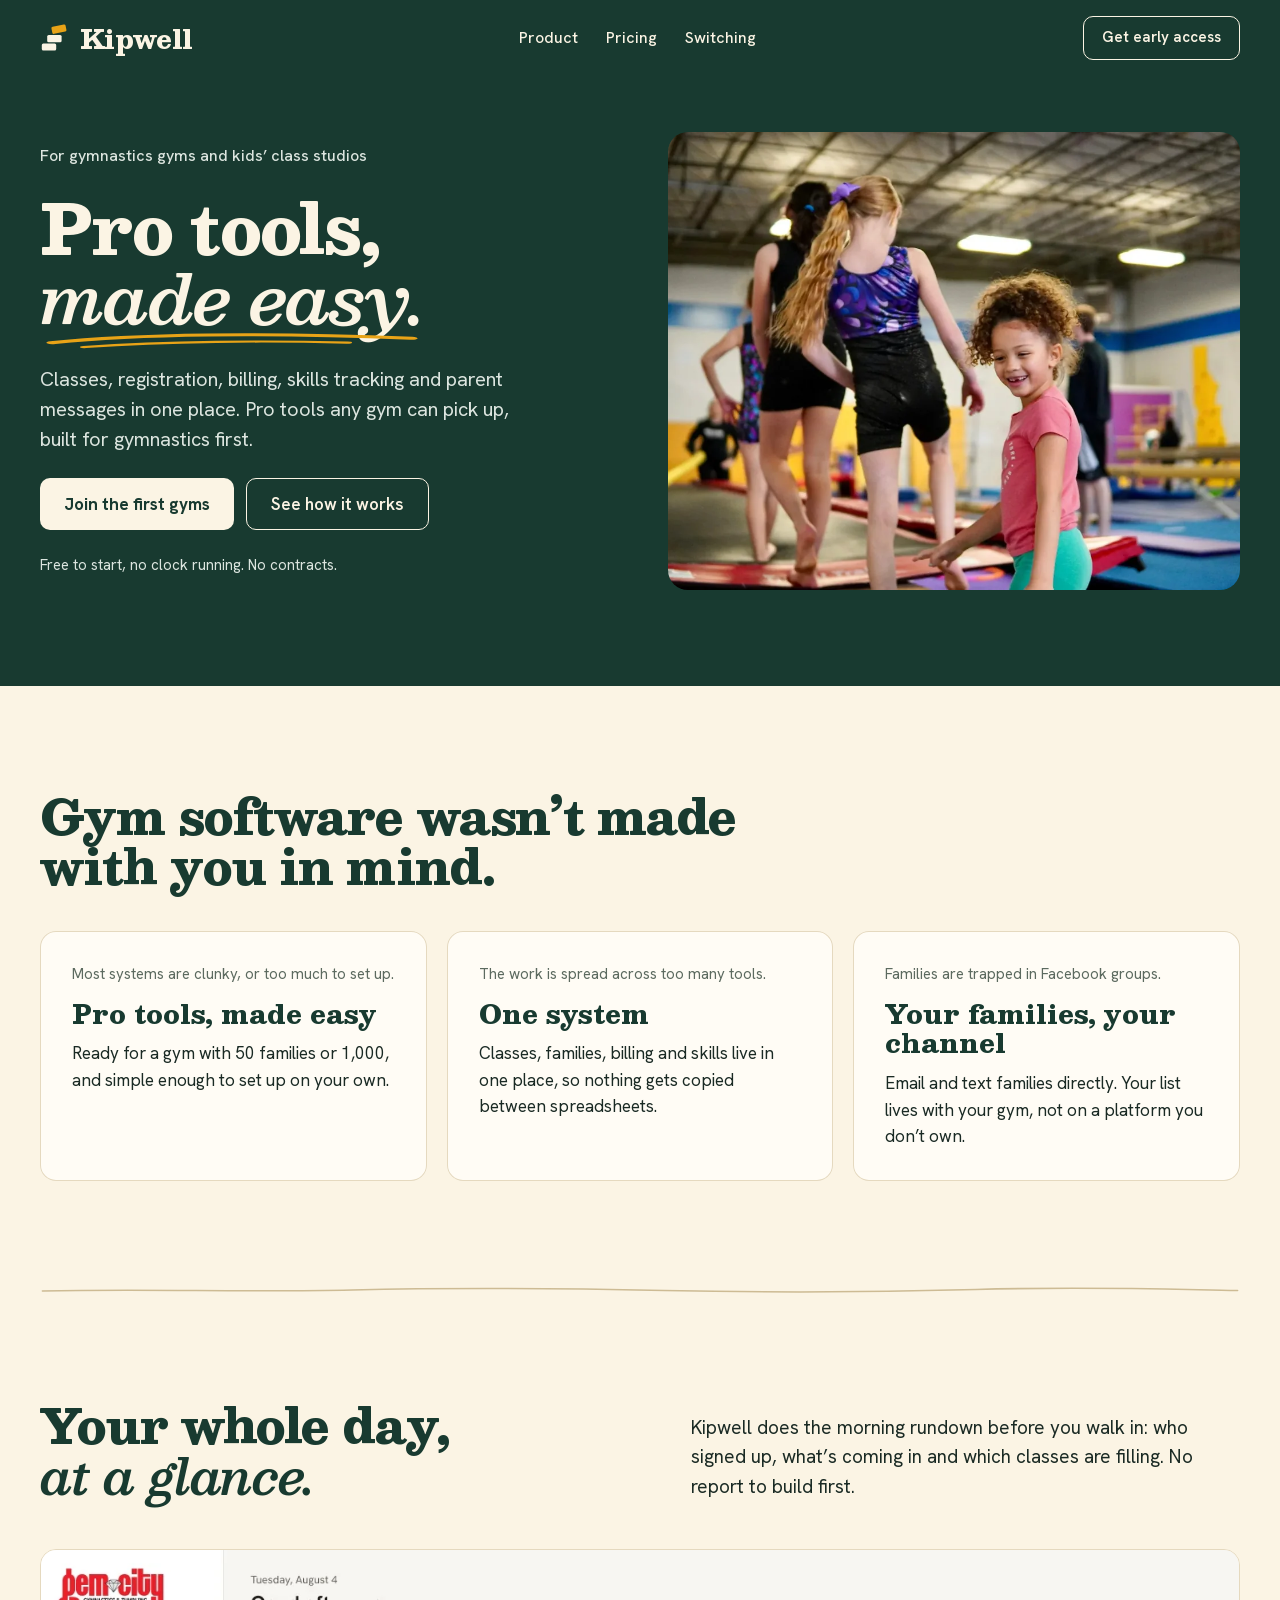
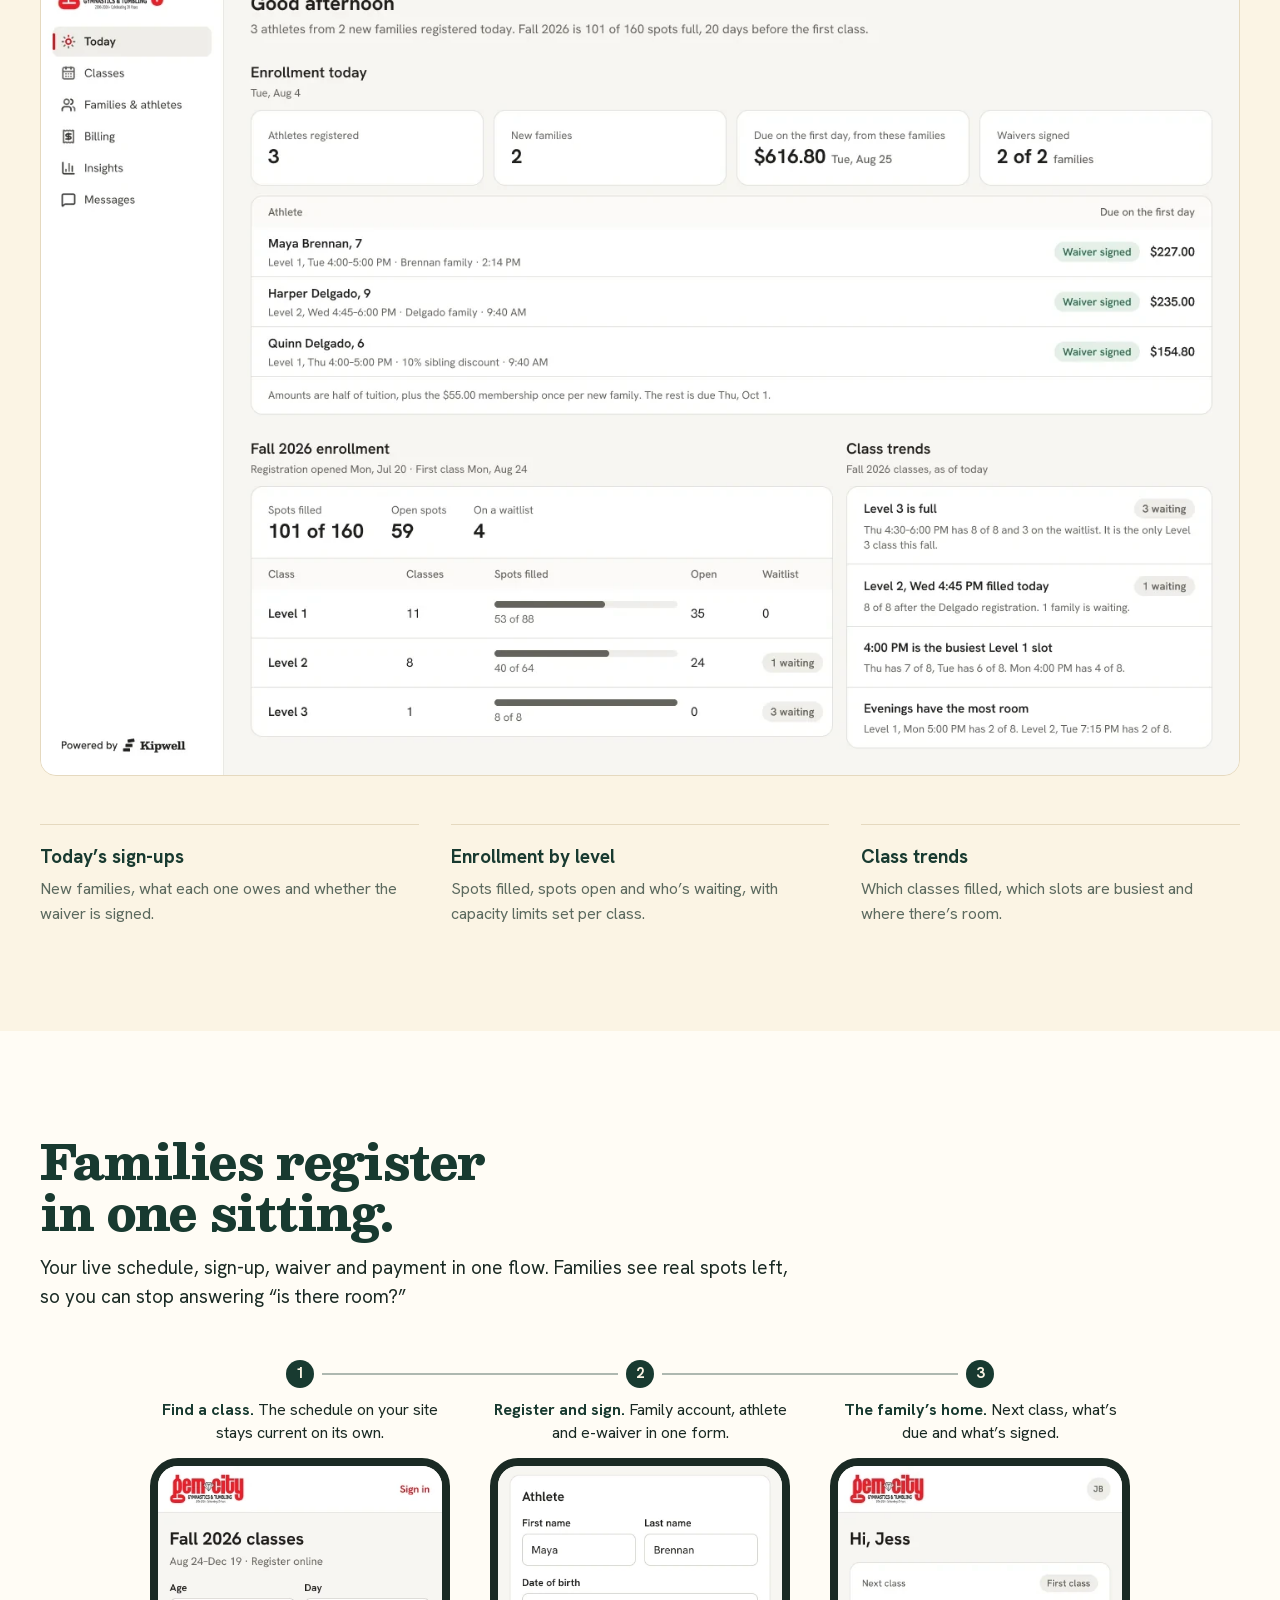
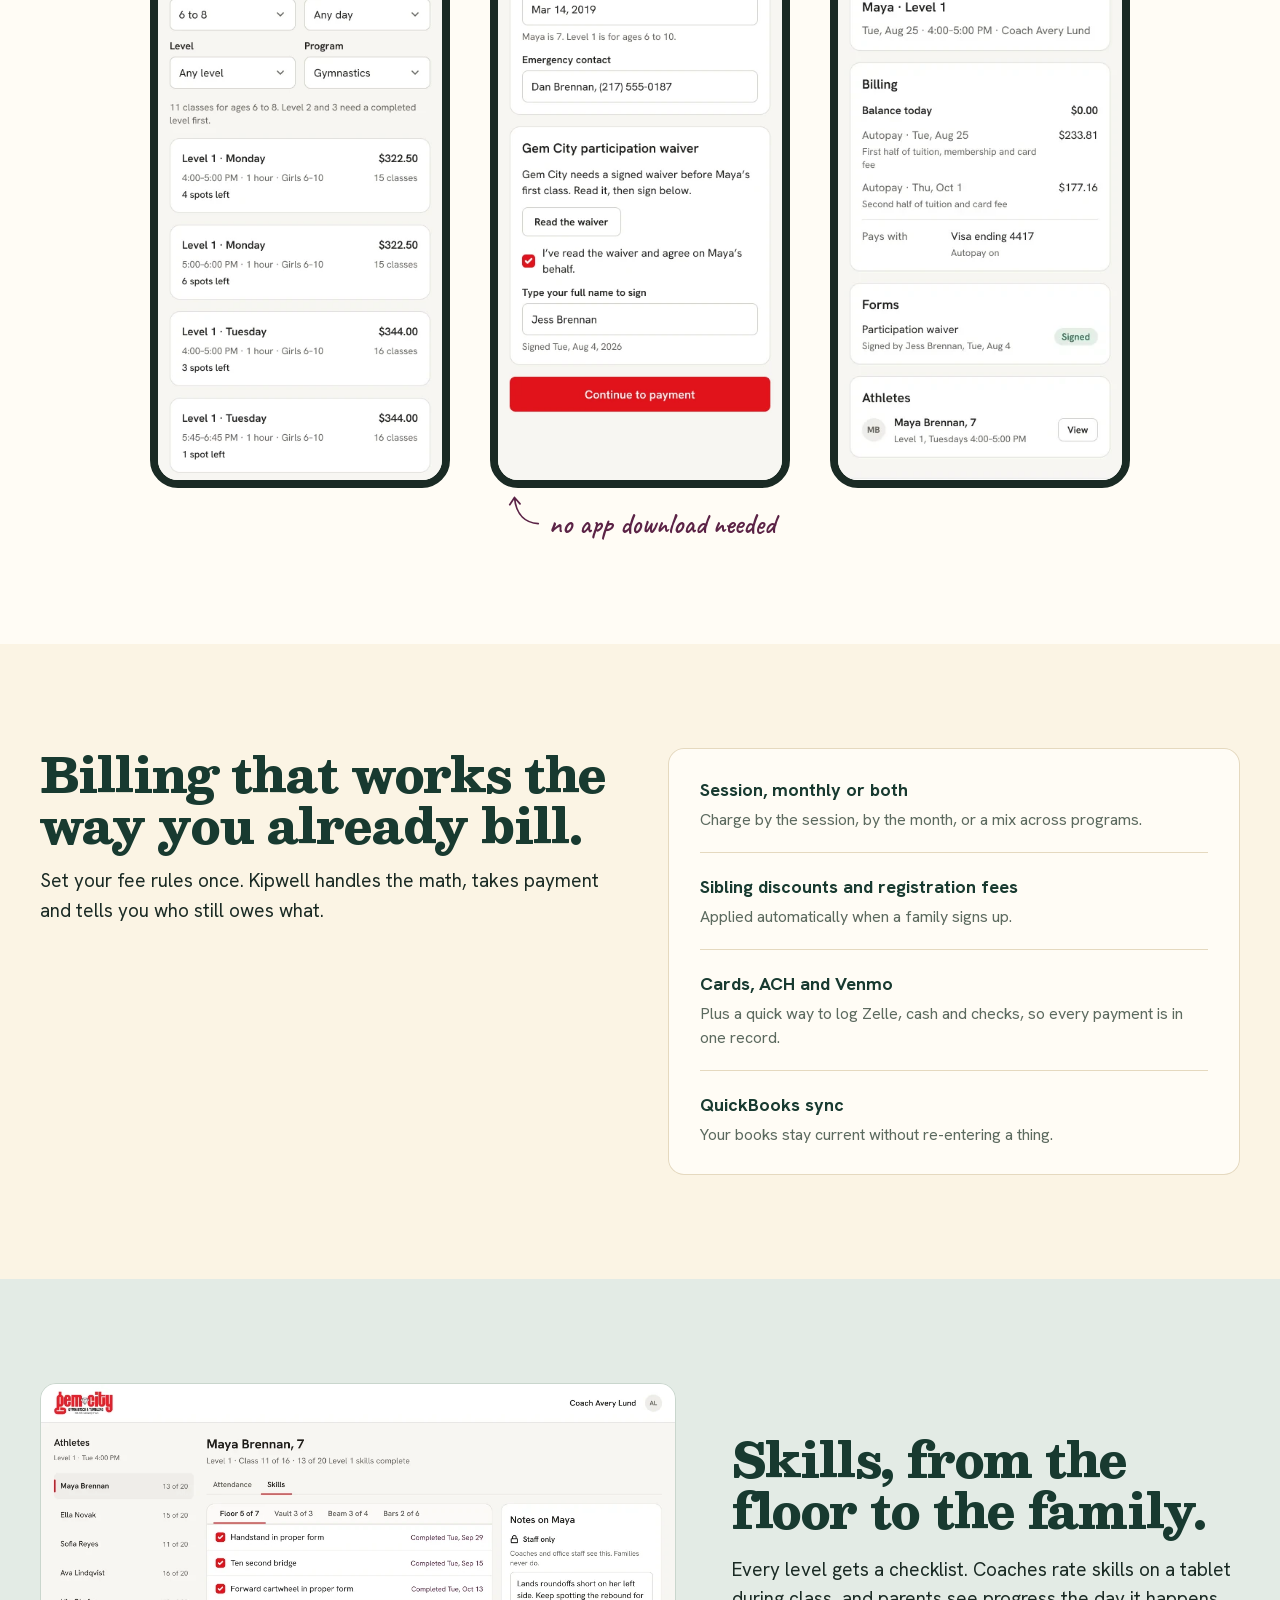
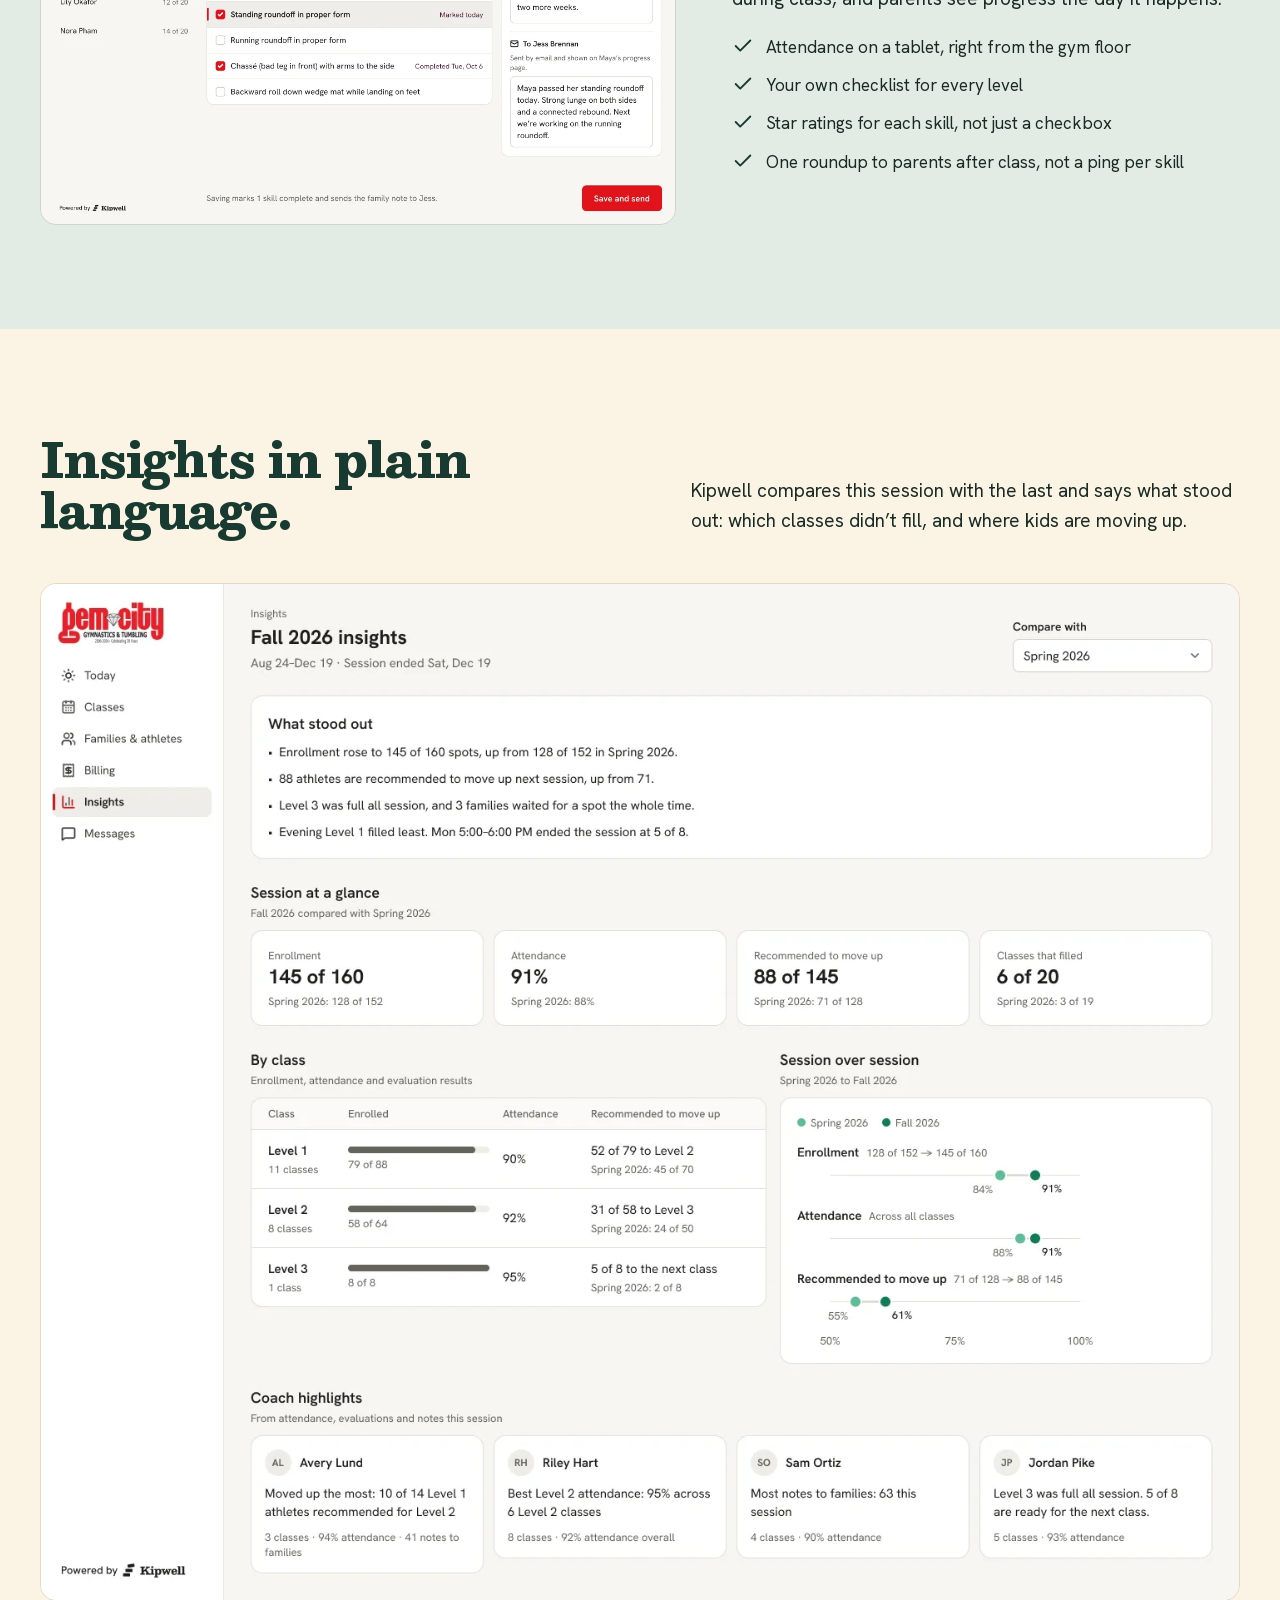
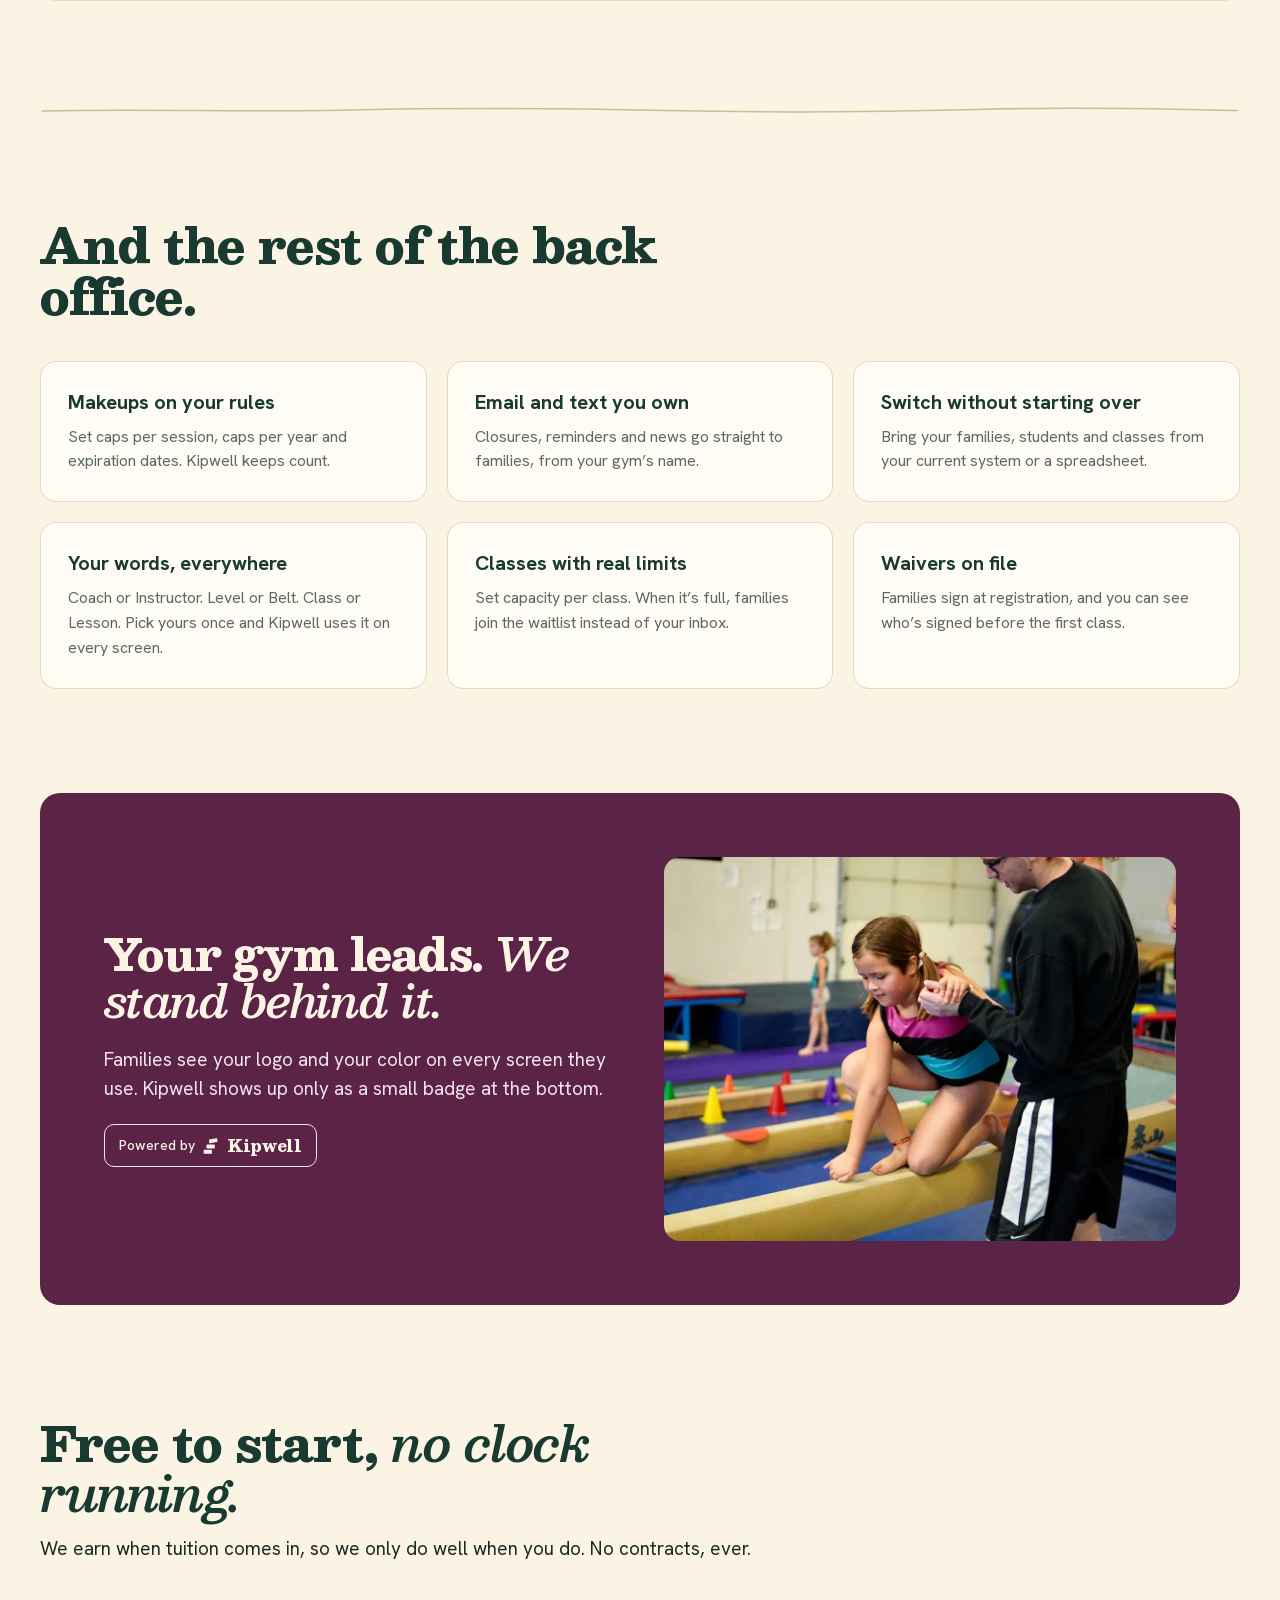
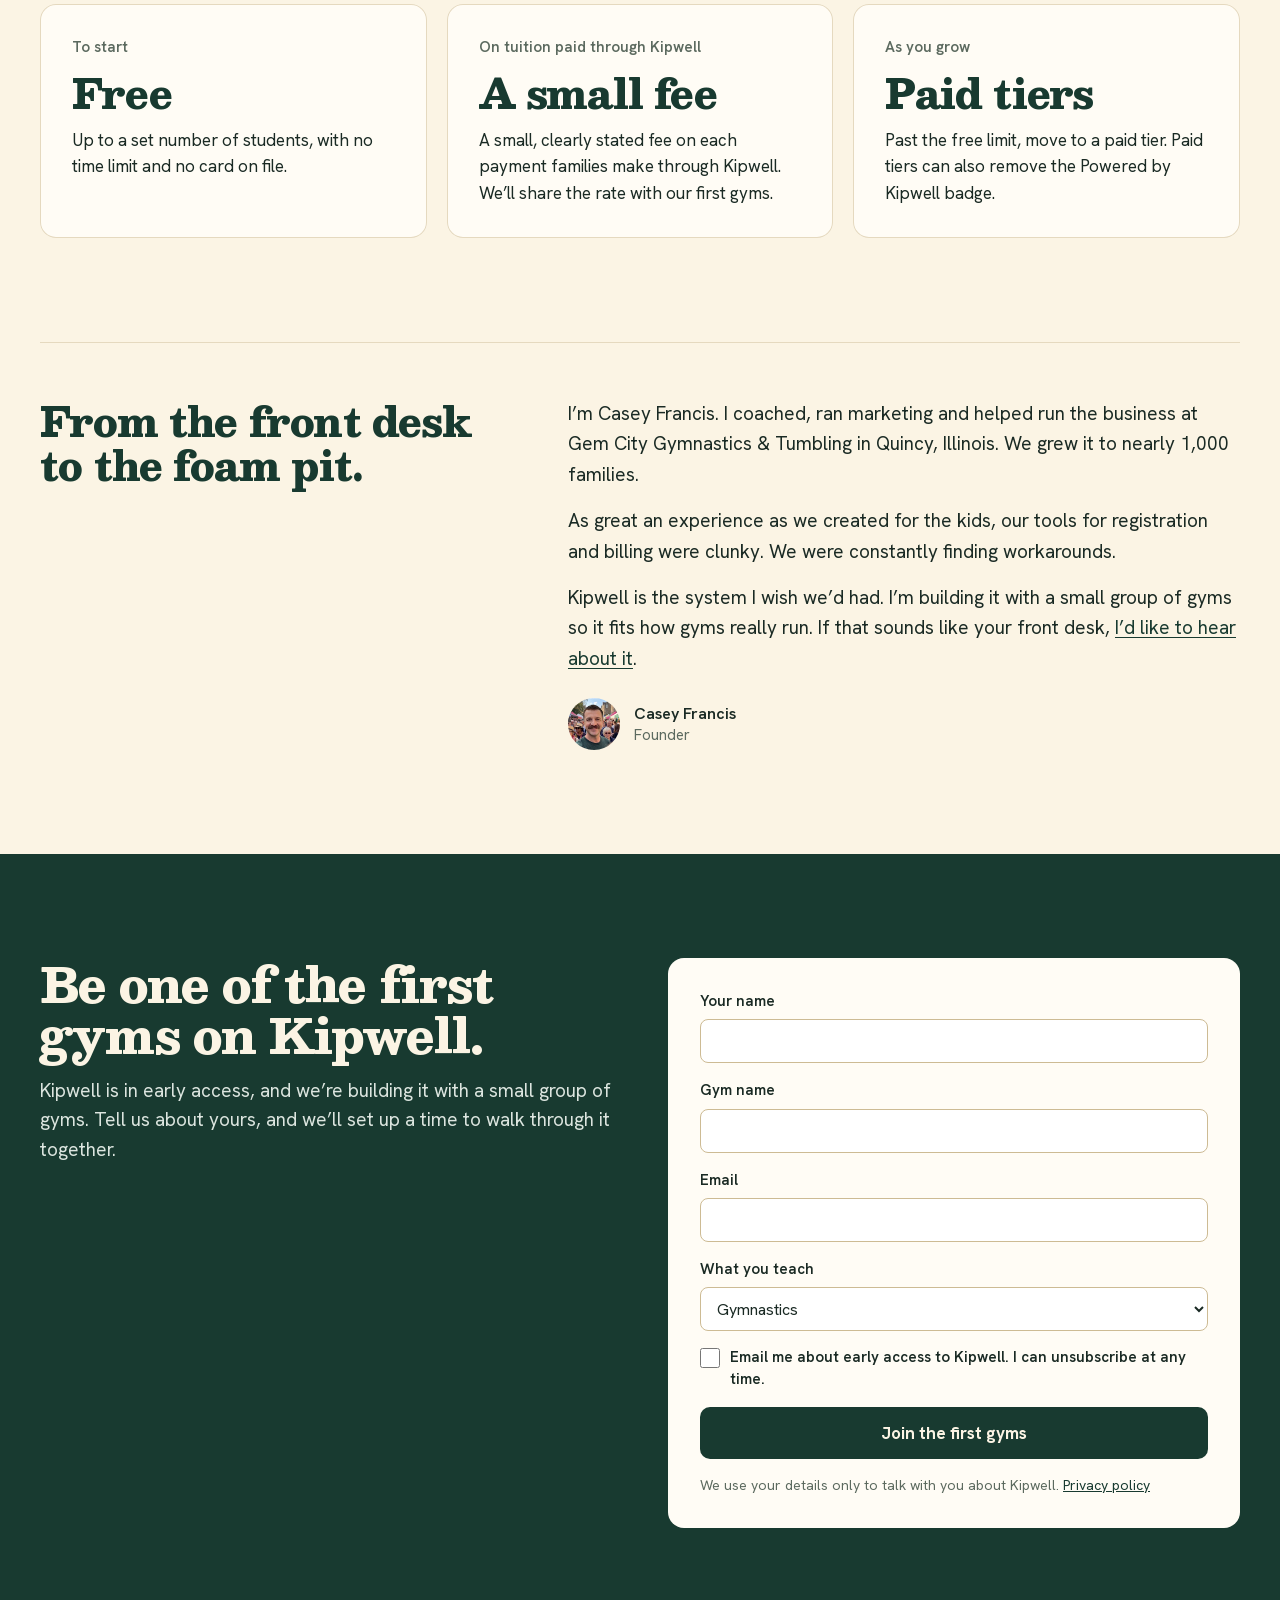
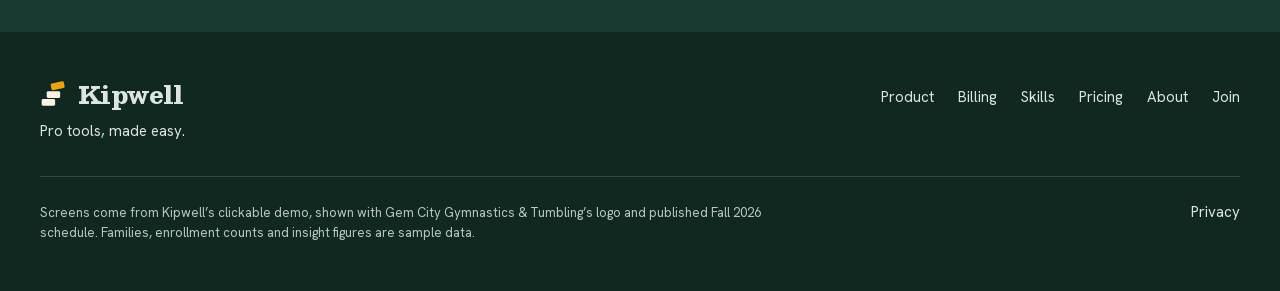
==== commit dc49d61c: "Footer: six links in a 3x2 grid on phones; Privacy moves to the fine print Co-Authored-By: Claude Op" ====
--- a/index.html
+++ b/index.html
@@ -22,11 +22,11 @@
 <link rel="apple-touch-icon" href="apple-touch-icon.png">
 <link rel="preload" href="assets/fonts/Besley.woff2" as="font" type="font/woff2" crossorigin>
 <link rel="preload" href="assets/fonts/HankenGrotesk.woff2" as="font" type="font/woff2" crossorigin>
-<link rel="stylesheet" href="assets/css/site.css?v=13">
+<link rel="stylesheet" href="assets/css/site.css?v=17">
 <script>document.documentElement.classList.add('js');</script>
-<script src="assets/js/config.js?v=13" defer></script>
-<script src="assets/js/analytics.js?v=13" defer></script>
-<script src="assets/js/site.js?v=13" defer></script>
+<script src="assets/js/config.js?v=17" defer></script>
+<script src="assets/js/analytics.js?v=17" defer></script>
+<script src="assets/js/site.js?v=17" defer></script>
 </head>
 <body>
 <a class="skip" href="#main">Skip to content</a>
@@ -184,7 +184,7 @@
 <section class="section" id="switching" aria-labelledby="rest-title">
   <div class="wrap stack">
     <h2 class="h2 reveal" id="rest-title" style="max-width: 760px;">And the rest of the back office.</h2>
-    <div class="grid-3">
+    <div class="grid-3 rest-list">
       <div class="card card-sm reveal"><h3 class="card-title-sans">Makeups on your rules</h3><p>Set caps per session, caps per year and expiration dates. Kipwell keeps count.</p></div>
       <div class="card card-sm reveal"><h3 class="card-title-sans">Email and text you own</h3><p>Closures, reminders and news go straight to families, from your gym’s name.</p></div>
       <div class="card card-sm reveal"><h3 class="card-title-sans">Switch without starting over</h3><p>Bring your families, students and classes from your current system or a spreadsheet.</p></div>
@@ -310,10 +310,13 @@
         <span>Pro tools, made easy.</span>
       </div>
       <nav class="footer-nav" aria-label="Footer">
-        <a href="#product">Product</a><a href="#billing">Billing</a><a href="#skills">Skills</a><a href="#pricing">Pricing</a><a href="#about">About</a><a href="#join">Join</a><a href="privacy/">Privacy</a>
+        <a href="#product">Product</a><a href="#billing">Billing</a><a href="#skills">Skills</a><a href="#pricing">Pricing</a><a href="#about">About</a><a href="#join">Join</a>
       </nav>
     </div>
-    <p class="footer-note">Screens come from Kipwell’s clickable demo, shown with Gem City Gymnastics &amp; Tumbling’s logo and published Fall 2026 schedule. Families, enrollment counts and insight figures are sample data.</p>
+    <div class="footer-bottom">
+      <a href="privacy/">Privacy</a>
+      <p class="footer-note">Screens come from Kipwell’s clickable demo, shown with Gem City Gymnastics &amp; Tumbling’s logo and published Fall 2026 schedule. Families, enrollment counts and insight figures are sample data.</p>
+    </div>
   </div>
 </footer>
 </body>
--- a/assets/css/site.css
+++ b/assets/css/site.css
@@ -27,7 +27,7 @@
 
 *, *::before, *::after { box-sizing: border-box; }
 [hidden] { display: none !important; }
-html { scroll-behavior: smooth; -webkit-text-size-adjust: 100%; }
+html { scroll-behavior: smooth; scroll-padding-top: 76px; -webkit-text-size-adjust: 100%; }
 body { margin: 0; background: var(--paper); color: var(--ink); font-family: var(--sans); font-size: 17px; line-height: 1.55; -webkit-font-smoothing: antialiased; }
 img { max-width: 100%; height: auto; display: block; }
 a { color: var(--spruce); }
@@ -67,6 +67,17 @@
 .btn[disabled] { opacity: 0.6; cursor: progress; }
 
 /* Header */
+/* Header stays at the top while scrolling; a faint line shows once the page has moved under it */
+.site-header { position: sticky; top: 0; z-index: 20; transition: box-shadow 180ms; }
+.site-header.is-scrolled { box-shadow: 0 1px 0 rgba(251, 244, 228, 0.14), 0 6px 18px rgba(16, 40, 31, 0.18); }
+/* Light header: once the hero has scrolled past, the bar turns paper with the dark logo and a solid button */
+.site-header { transition: background-color 200ms, color 200ms, box-shadow 200ms; }
+.site-header.is-light { background: var(--paper); color: var(--ink); box-shadow: 0 1px 0 var(--line), 0 6px 18px rgba(26, 42, 36, 0.06); }
+.site-header.is-light .brand, .site-header.is-light .brand:hover { color: var(--spruce); }
+.site-header.is-light .brand rect:not(:last-child) { fill: var(--spruce); }
+.site-header.is-light .nav a { color: var(--ink); }
+.site-header.is-light .btn-outline { background: var(--spruce); border-color: var(--spruce); color: var(--on-dark); }
+.site-header.is-light .btn-outline:hover { background: var(--spruce-700); }
 .site-header .wrap { height: 76px; display: flex; align-items: center; justify-content: space-between; gap: 24px; }
 .brand { display: inline-flex; align-items: center; gap: 10px; color: var(--on-dark); text-decoration: none; }
 .brand:hover { color: var(--on-dark); }
@@ -210,7 +221,11 @@
 .footer-nav { display: flex; flex-wrap: wrap; gap: 8px 24px; font-size: 15px; align-items: center; }
 .footer-nav a { color: var(--on-dark-2); text-decoration: none; padding: 6px 0; }
 .footer-nav a:hover { color: var(--on-dark); text-decoration: underline; text-underline-offset: 3px; }
-.footer-note { padding-top: 24px; border-top: 1px solid #2E4A40; font-size: 13px; line-height: 1.55; color: #B9C8BF; }
+/* Bottom row: the privacy link sits with the fine print, apart from the section links */
+.footer-bottom { display: flex; flex-direction: row-reverse; justify-content: space-between; align-items: baseline; gap: 12px 32px; padding-top: 24px; border-top: 1px solid #2E4A40; }
+.footer-bottom a { flex: none; font-size: 15px; color: var(--on-dark-2); text-decoration: none; }
+.footer-bottom a:hover { color: var(--on-dark); text-decoration: underline; text-underline-offset: 3px; }
+.footer-note { margin: 0; max-width: 760px; font-size: 13px; line-height: 1.55; color: #B9C8BF; }
 .site-footer :focus-visible { outline-color: var(--on-dark); }
 
 /* Privacy */
@@ -259,10 +274,21 @@
   .flow-nav { display: flex; justify-content: center; margin-top: 20px; }
   .flow-next { height: 44px; padding: 0 18px; border: 1.5px solid var(--spruce); border-radius: 10px; background: transparent; color: var(--spruce); font: inherit; font-size: 15px; font-weight: 600; cursor: pointer; }
   .flow-next:hover { background: var(--spruce-tint); }
+  /* Back-office cards: a compact checklist on narrow screens instead of six stacked cards */
+  .grid-3.rest-list { gap: 0; }
+  .rest-list > .card { background: none; box-shadow: none; border-radius: 0; padding: 16px 0 16px 34px; gap: 4px; border-top: 1px solid var(--line); position: relative; }
+  .rest-list > .card:last-child { border-bottom: 1px solid var(--line); }
+  .rest-list > .card::before { content: ""; position: absolute; left: 0; top: 18px; width: 20px; height: 20px; background: url("data:image/svg+xml,%3Csvg xmlns='http://www.w3.org/2000/svg' viewBox='0 0 24 24' fill='none' stroke='%23183A30' stroke-width='2.2' stroke-linecap='round' stroke-linejoin='round'%3E%3Cpath d='M20 6 9 17l-5-5'/%3E%3C/svg%3E") no-repeat center / contain; }
+  .rest-list .card-title-sans { font-size: 18px; }
+  .rest-list > .card p { font-size: 15px; }
   .founder { gap: 20px; }
   .panel-plum { padding: 40px 32px; }
 }
 @media (max-width: 720px) {
+  .footer-nav { display: grid; grid-template-columns: repeat(3, minmax(0, 1fr)); gap: 4px 16px; width: 100%; }
+  .footer-bottom { flex-direction: column; align-items: flex-start; }
+  html { scroll-padding-top: 64px; }
+  .site-header .wrap { height: 64px; }
   :root { --gutter: 20px; }
   .nav { display: none; }
   .h1 { font-size: 44px; }
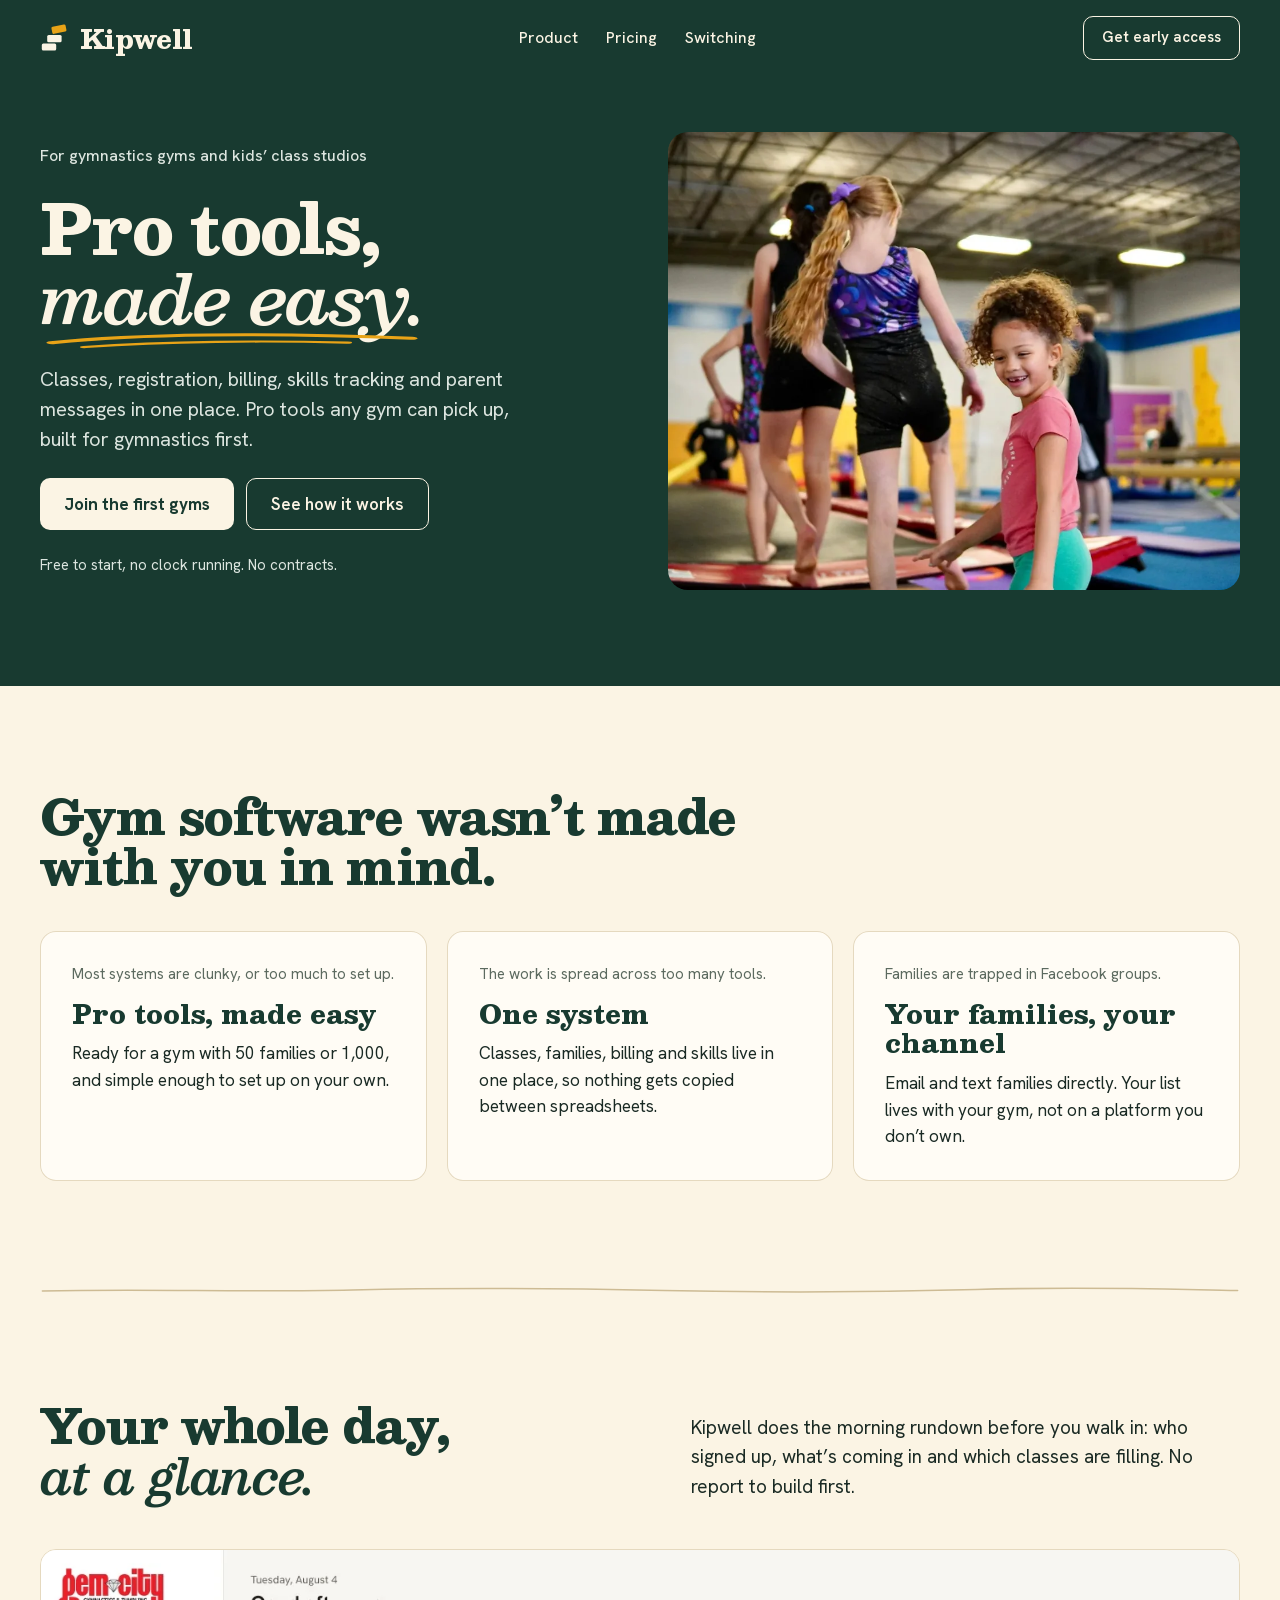
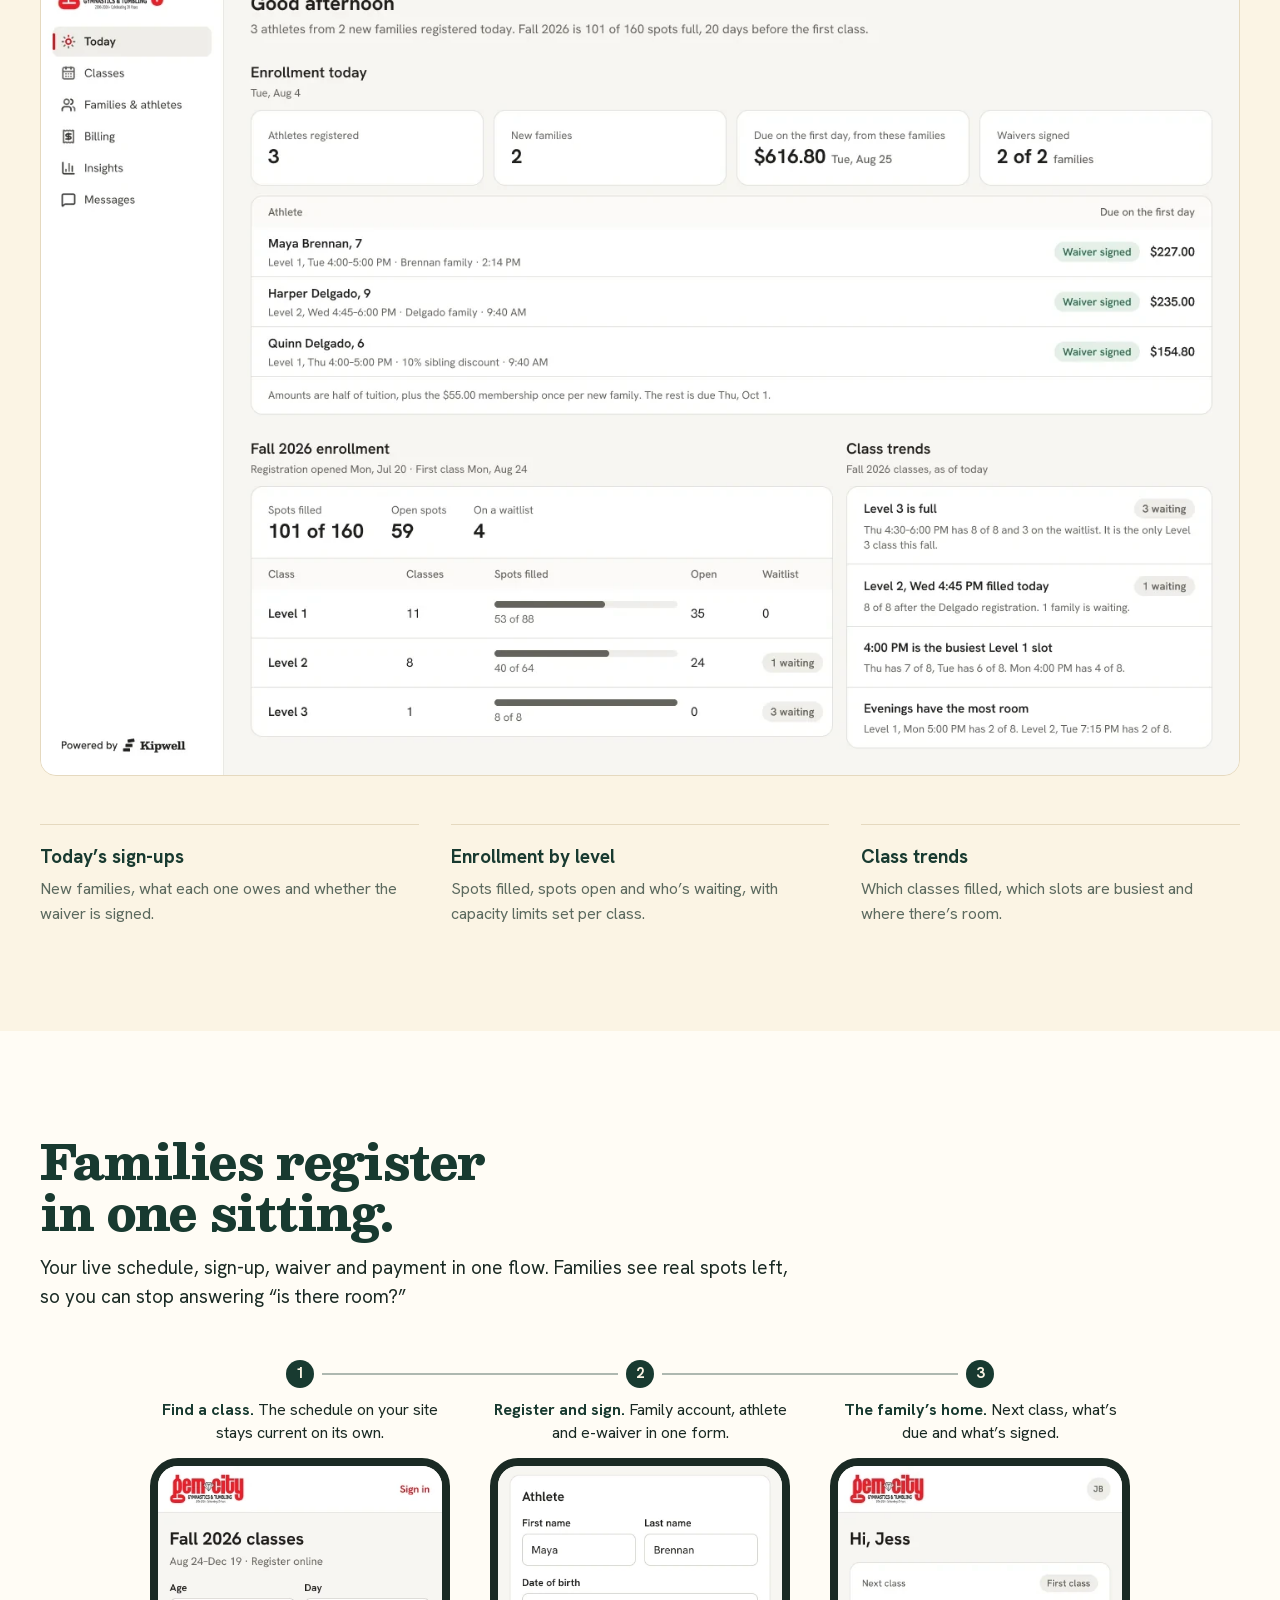
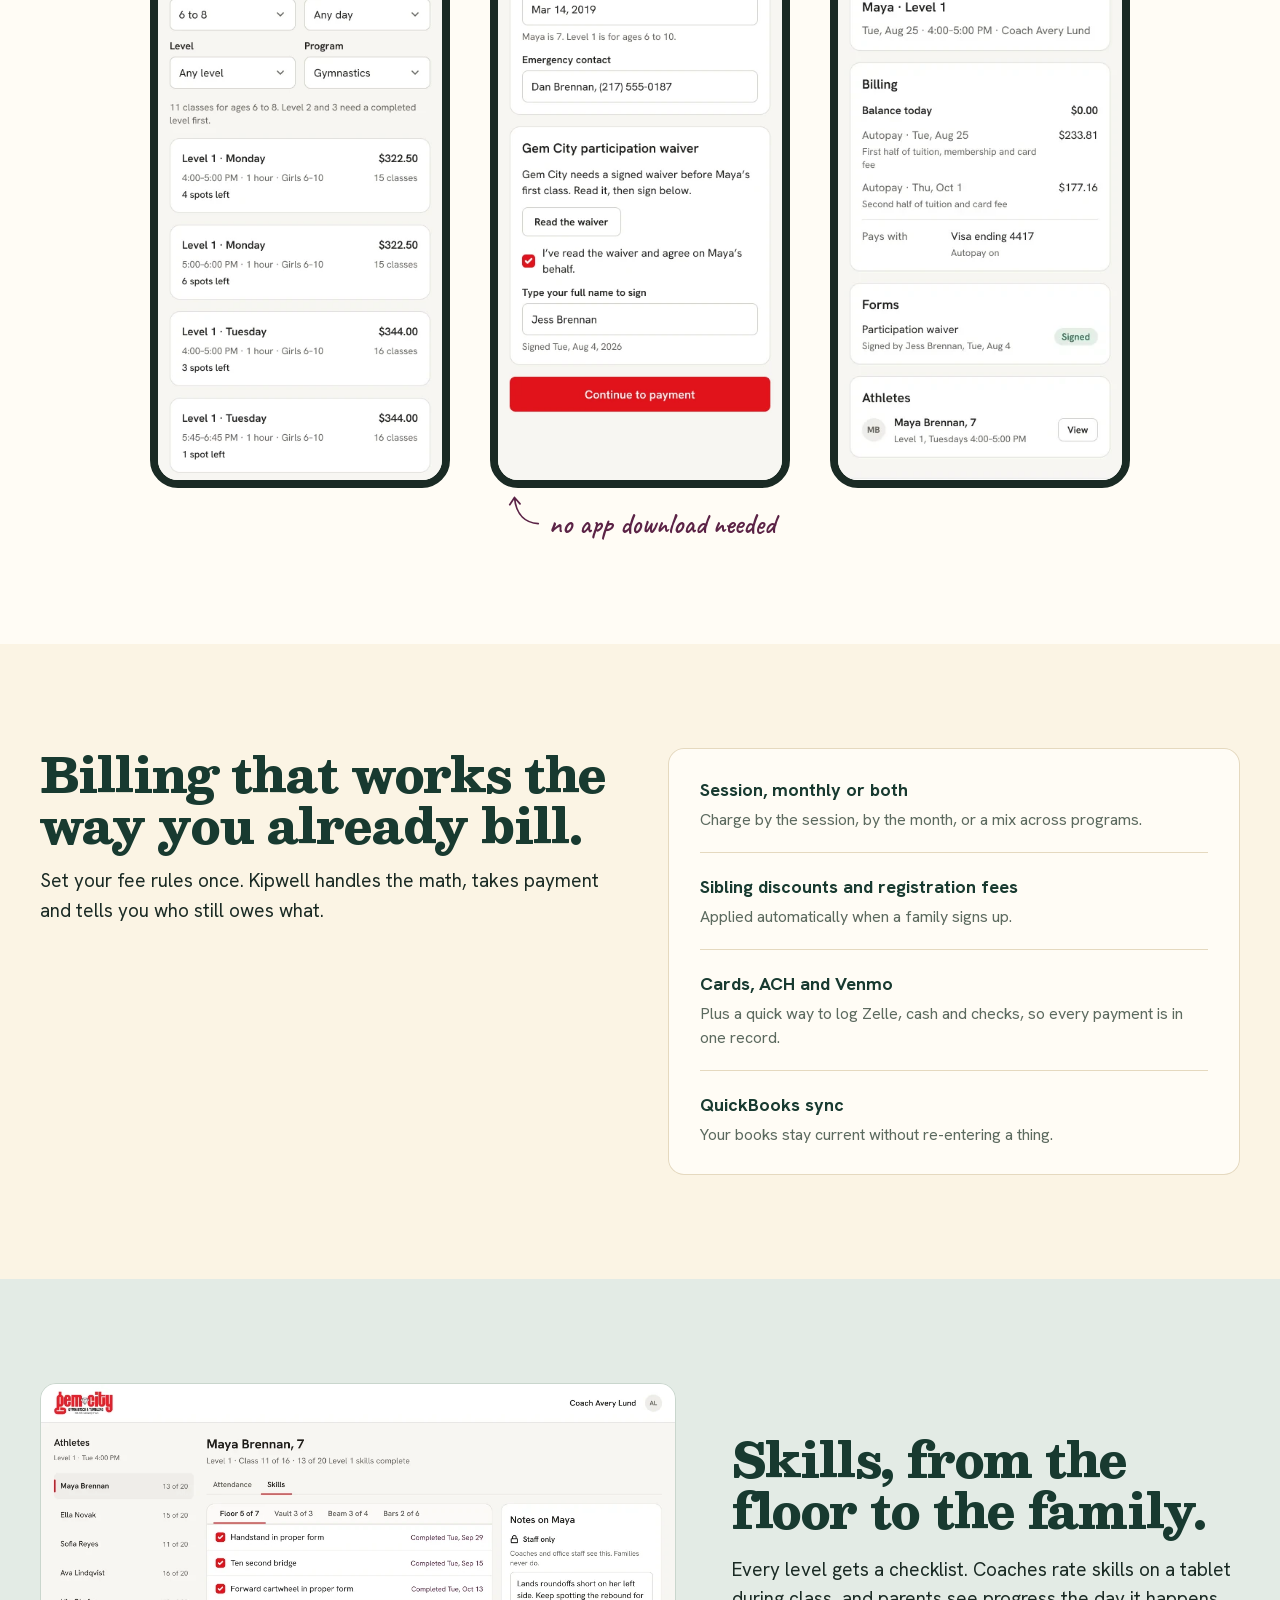
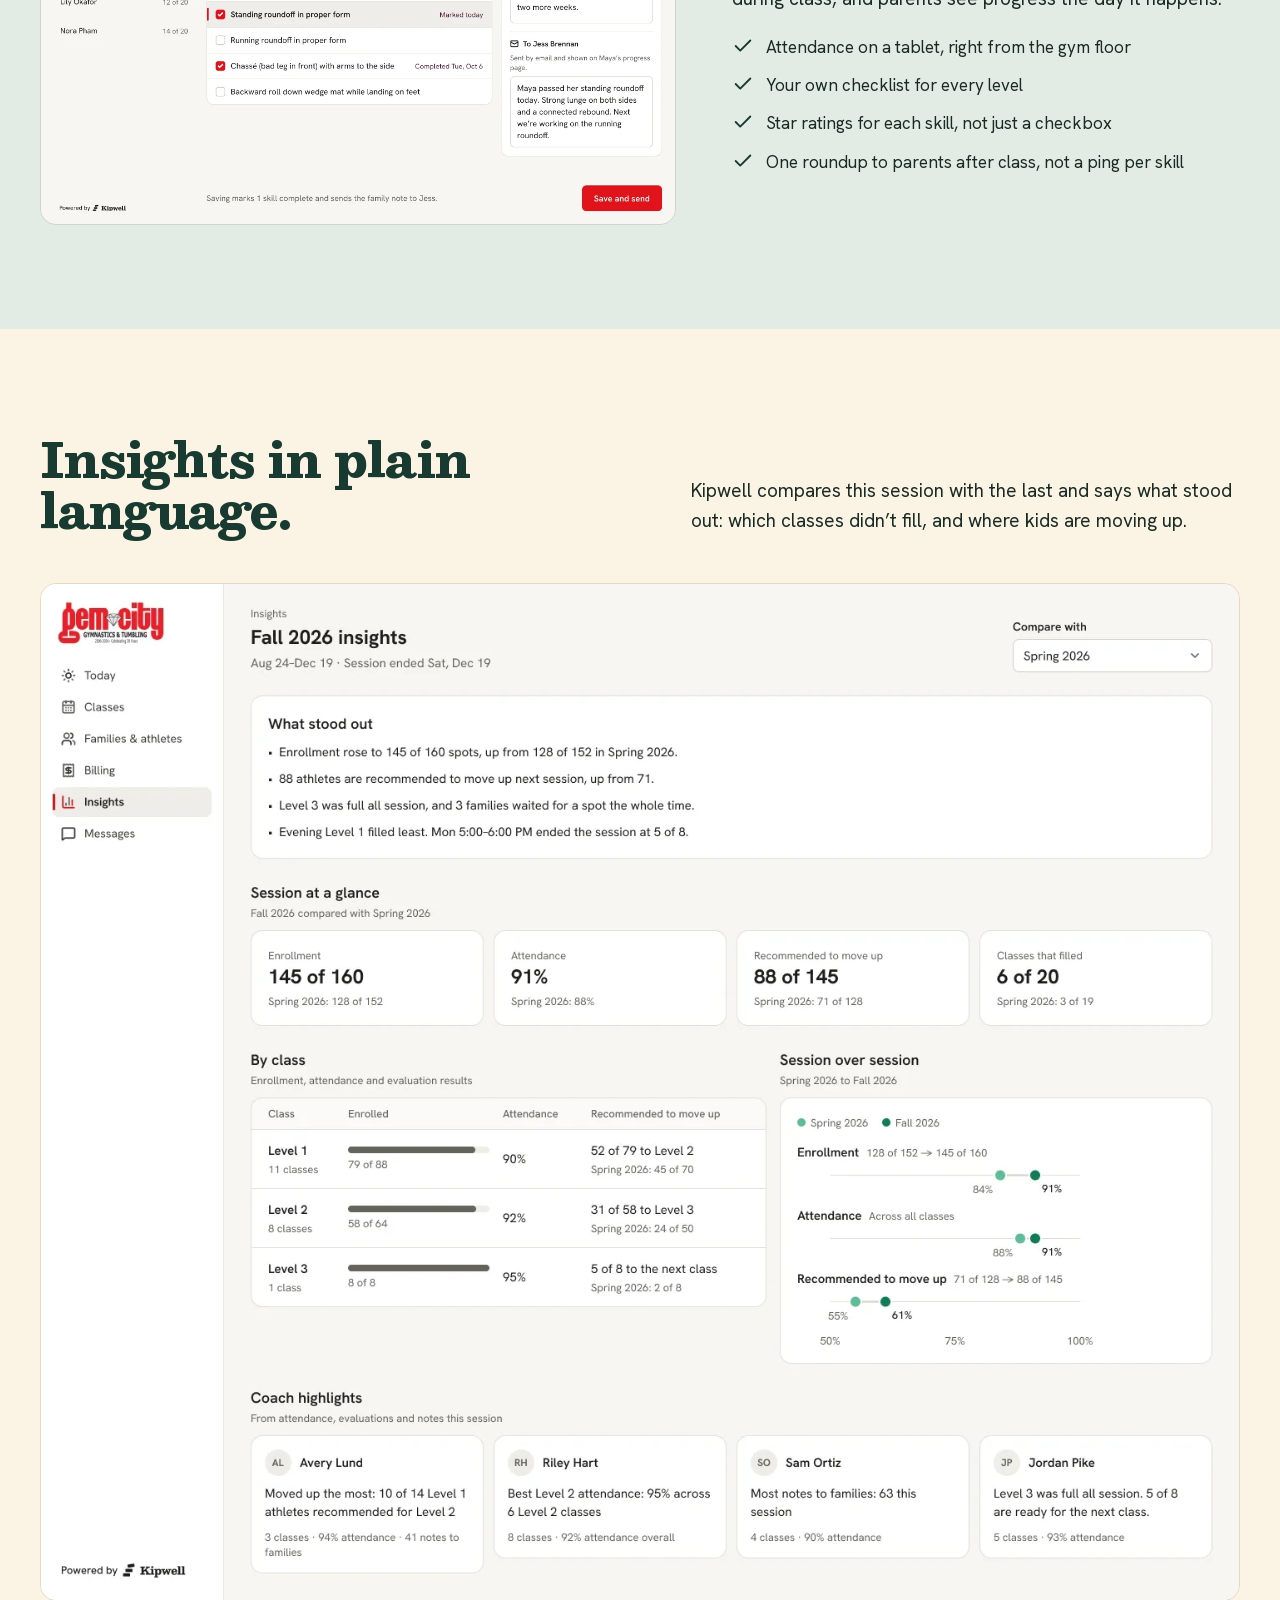
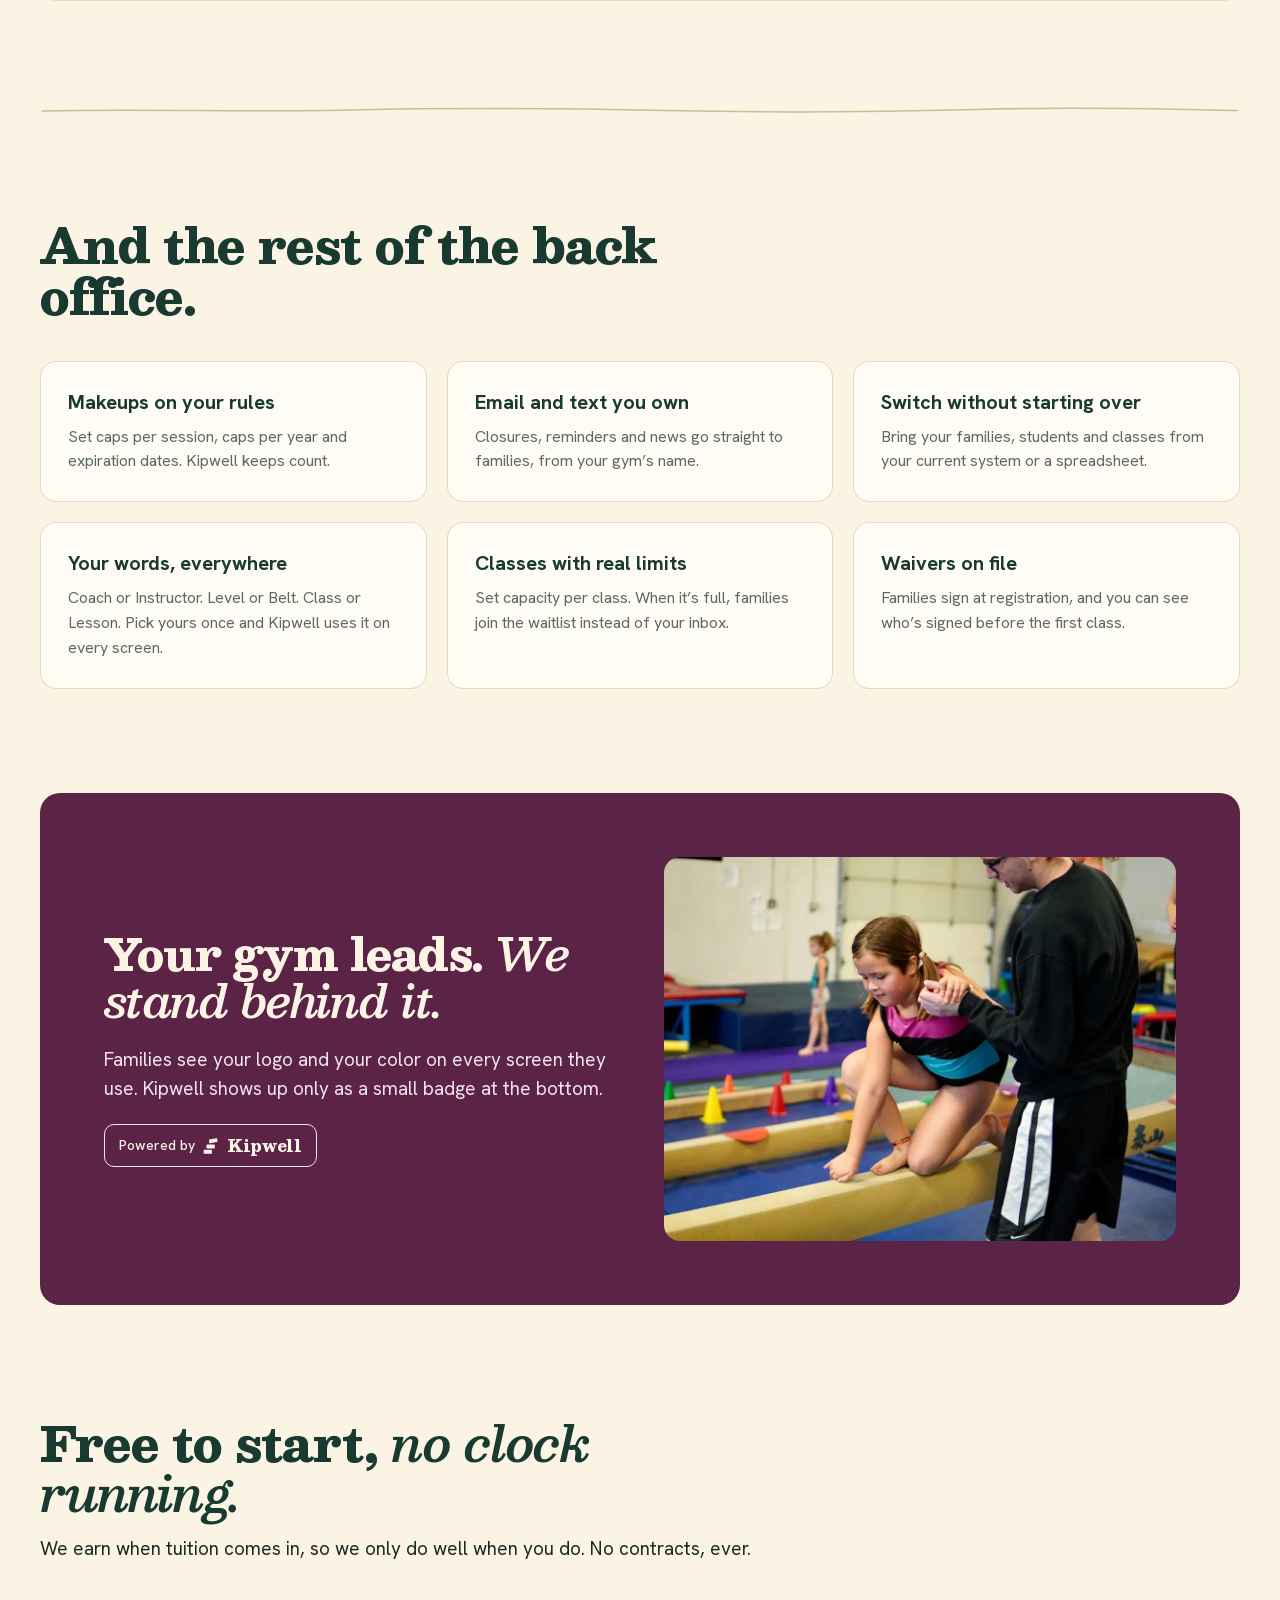
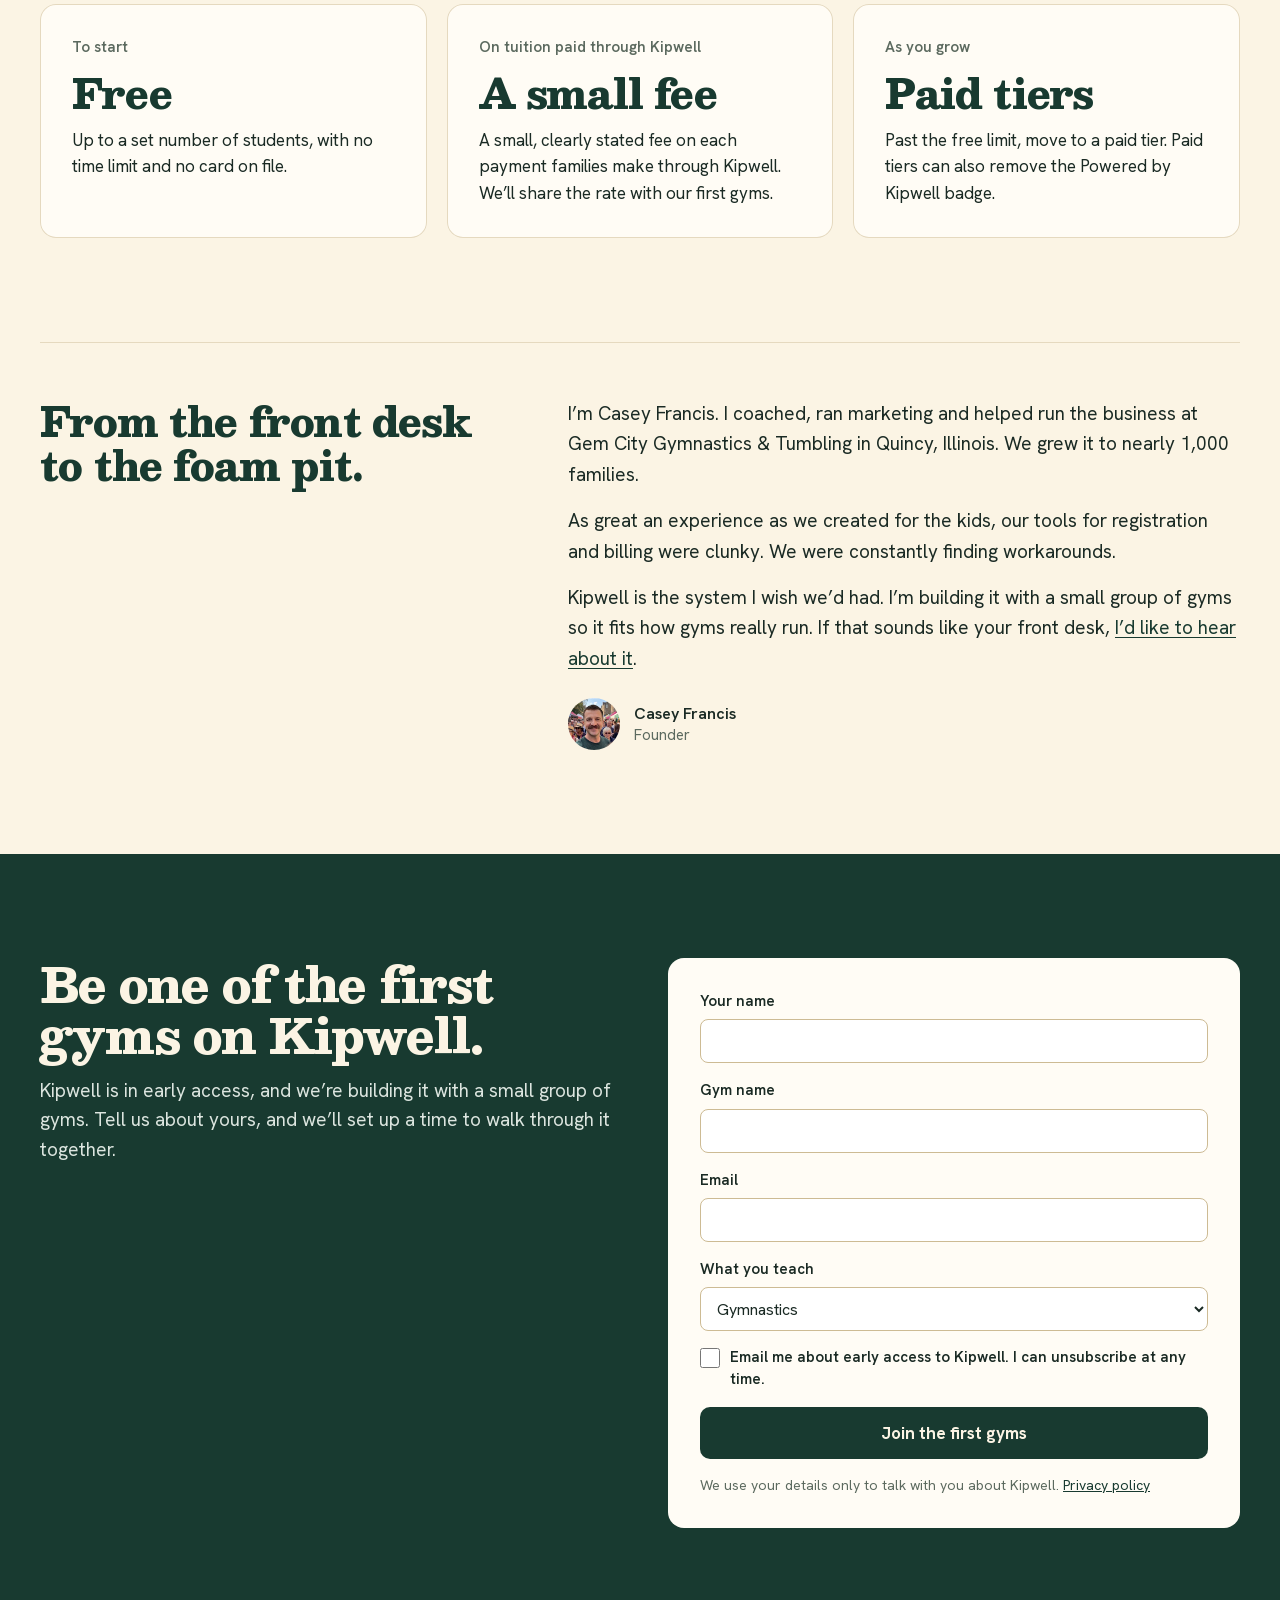
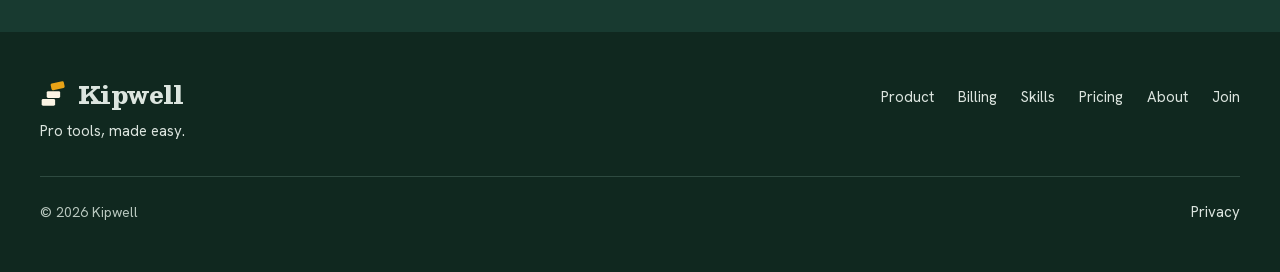
==== commit eae0f02e: "Footer: tighter link grid, drop the demo note, add copyright Co-Authored-By: Claude Opus 5.5 <norepl" ====
--- a/index.html
+++ b/index.html
@@ -315,7 +315,7 @@
     </div>
     <div class="footer-bottom">
       <a href="privacy/">Privacy</a>
-      <p class="footer-note">Screens come from Kipwell’s clickable demo, shown with Gem City Gymnastics &amp; Tumbling’s logo and published Fall 2026 schedule. Families, enrollment counts and insight figures are sample data.</p>
+      <p class="footer-note">© 2026 Kipwell</p>
     </div>
   </div>
 </footer>
--- a/assets/css/site.css
+++ b/assets/css/site.css
@@ -225,7 +225,7 @@
 .footer-bottom { display: flex; flex-direction: row-reverse; justify-content: space-between; align-items: baseline; gap: 12px 32px; padding-top: 24px; border-top: 1px solid #2E4A40; }
 .footer-bottom a { flex: none; font-size: 15px; color: var(--on-dark-2); text-decoration: none; }
 .footer-bottom a:hover { color: var(--on-dark); text-decoration: underline; text-underline-offset: 3px; }
-.footer-note { margin: 0; max-width: 760px; font-size: 13px; line-height: 1.55; color: #B9C8BF; }
+.footer-note { margin: 0; font-size: 14px; line-height: 1.55; color: #B9C8BF; }
 .site-footer :focus-visible { outline-color: var(--on-dark); }
 
 /* Privacy */
@@ -285,8 +285,7 @@
   .panel-plum { padding: 40px 32px; }
 }
 @media (max-width: 720px) {
-  .footer-nav { display: grid; grid-template-columns: repeat(3, minmax(0, 1fr)); gap: 4px 16px; width: 100%; }
-  .footer-bottom { flex-direction: column; align-items: flex-start; }
+  .footer-nav { display: grid; grid-template-columns: repeat(3, max-content); gap: 2px 32px; }
   html { scroll-padding-top: 64px; }
   .site-header .wrap { height: 64px; }
   :root { --gutter: 20px; }
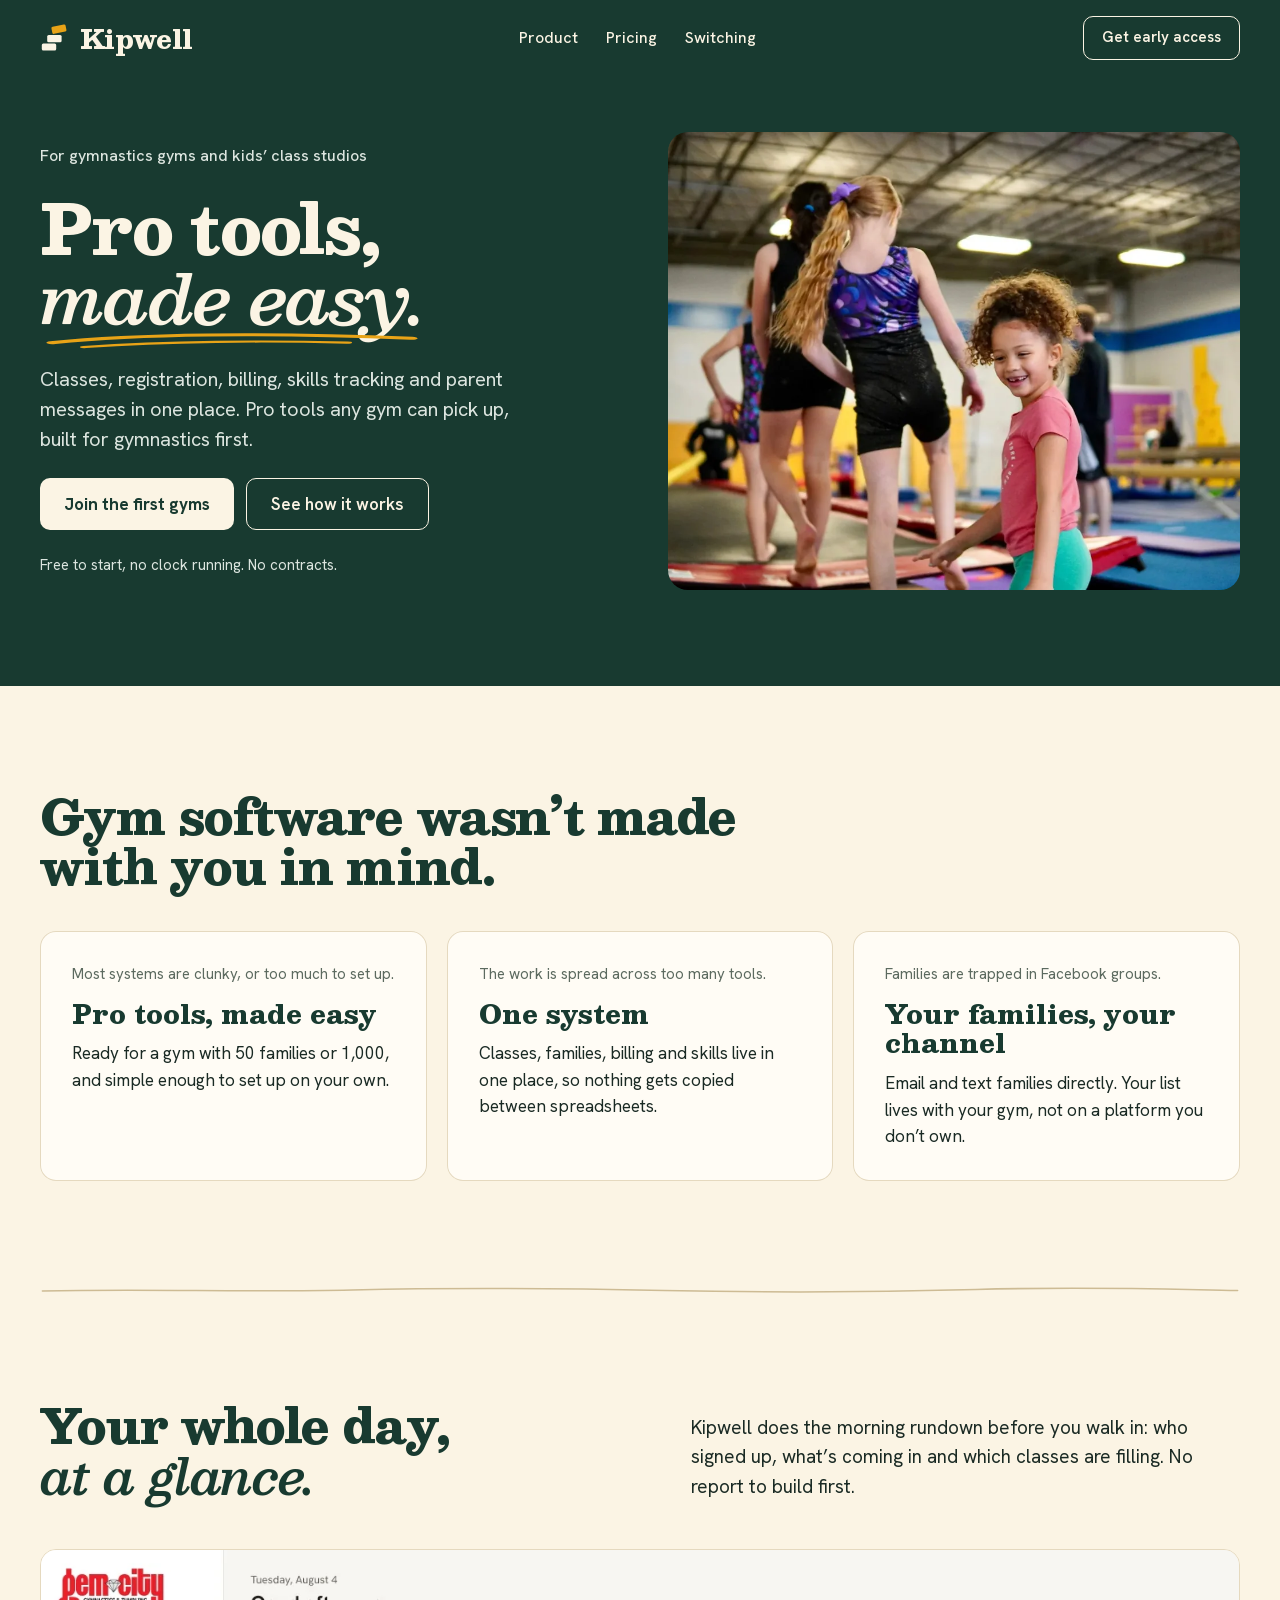
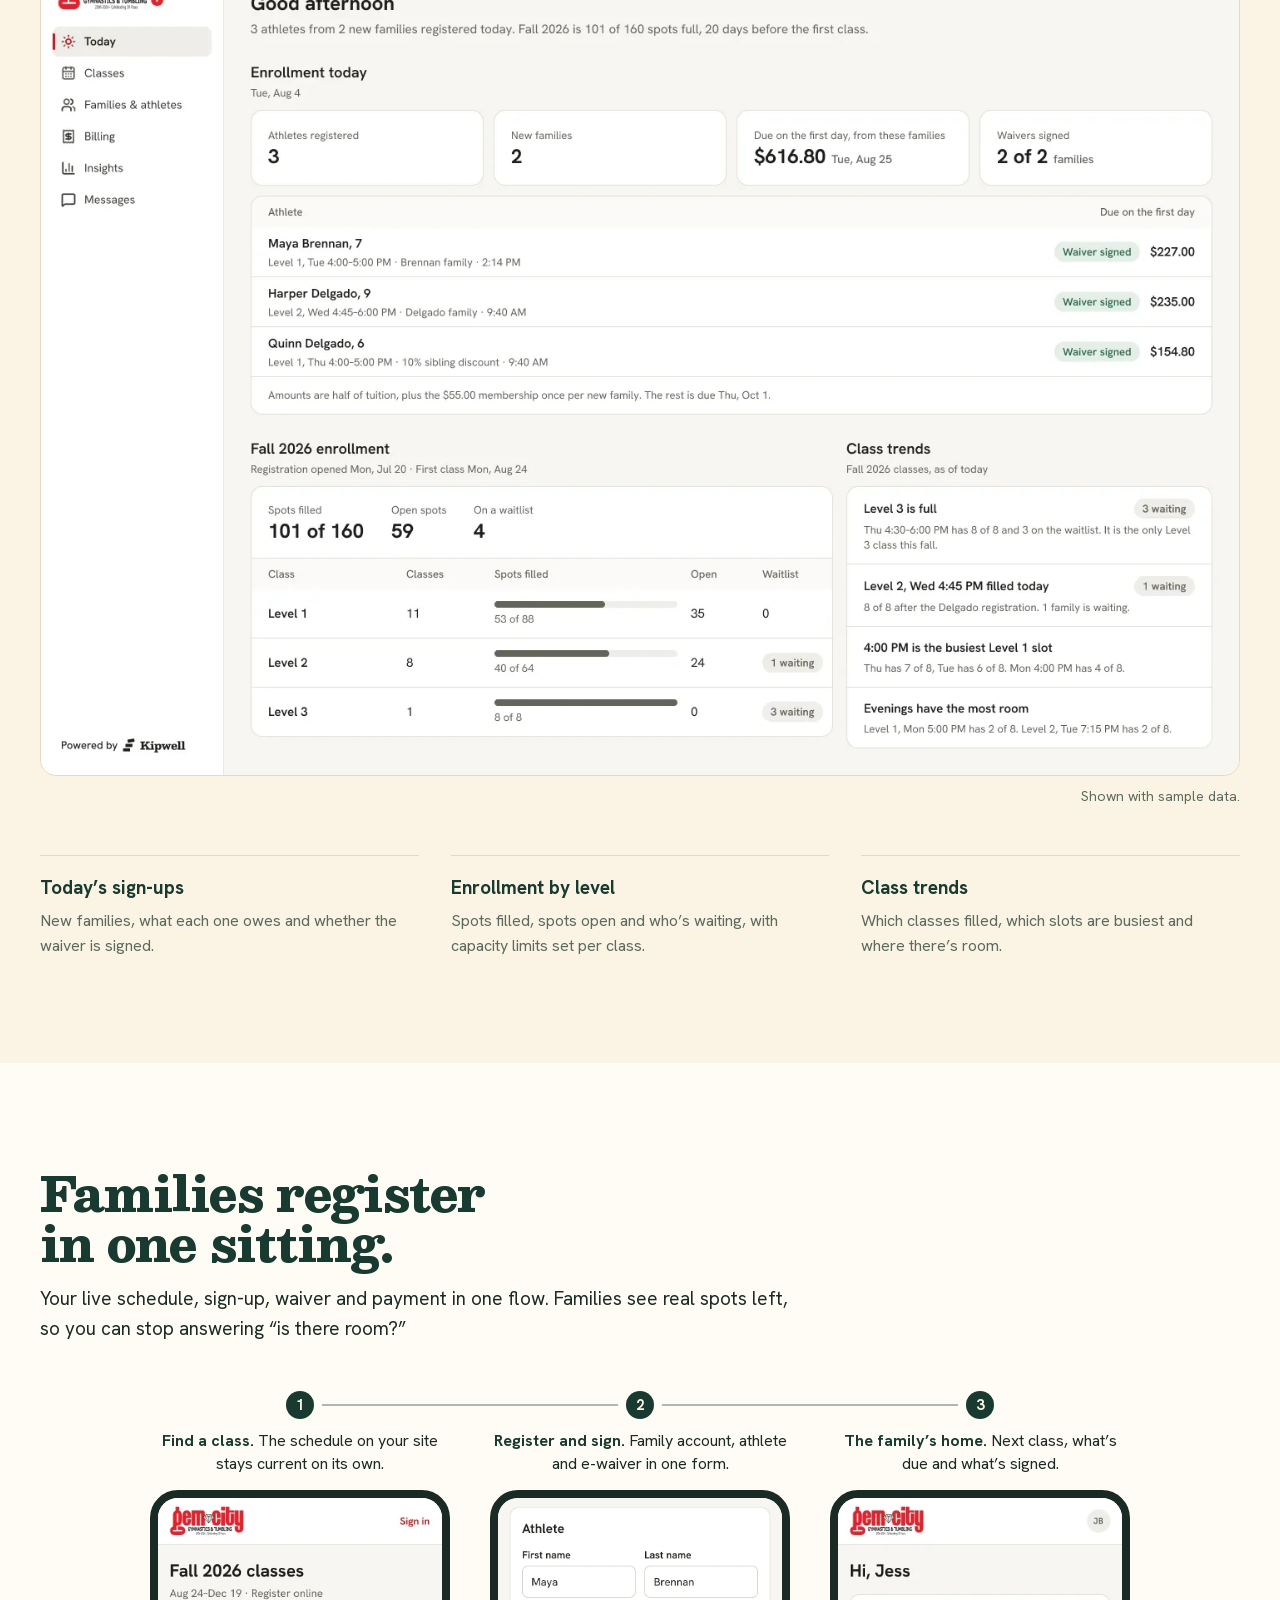
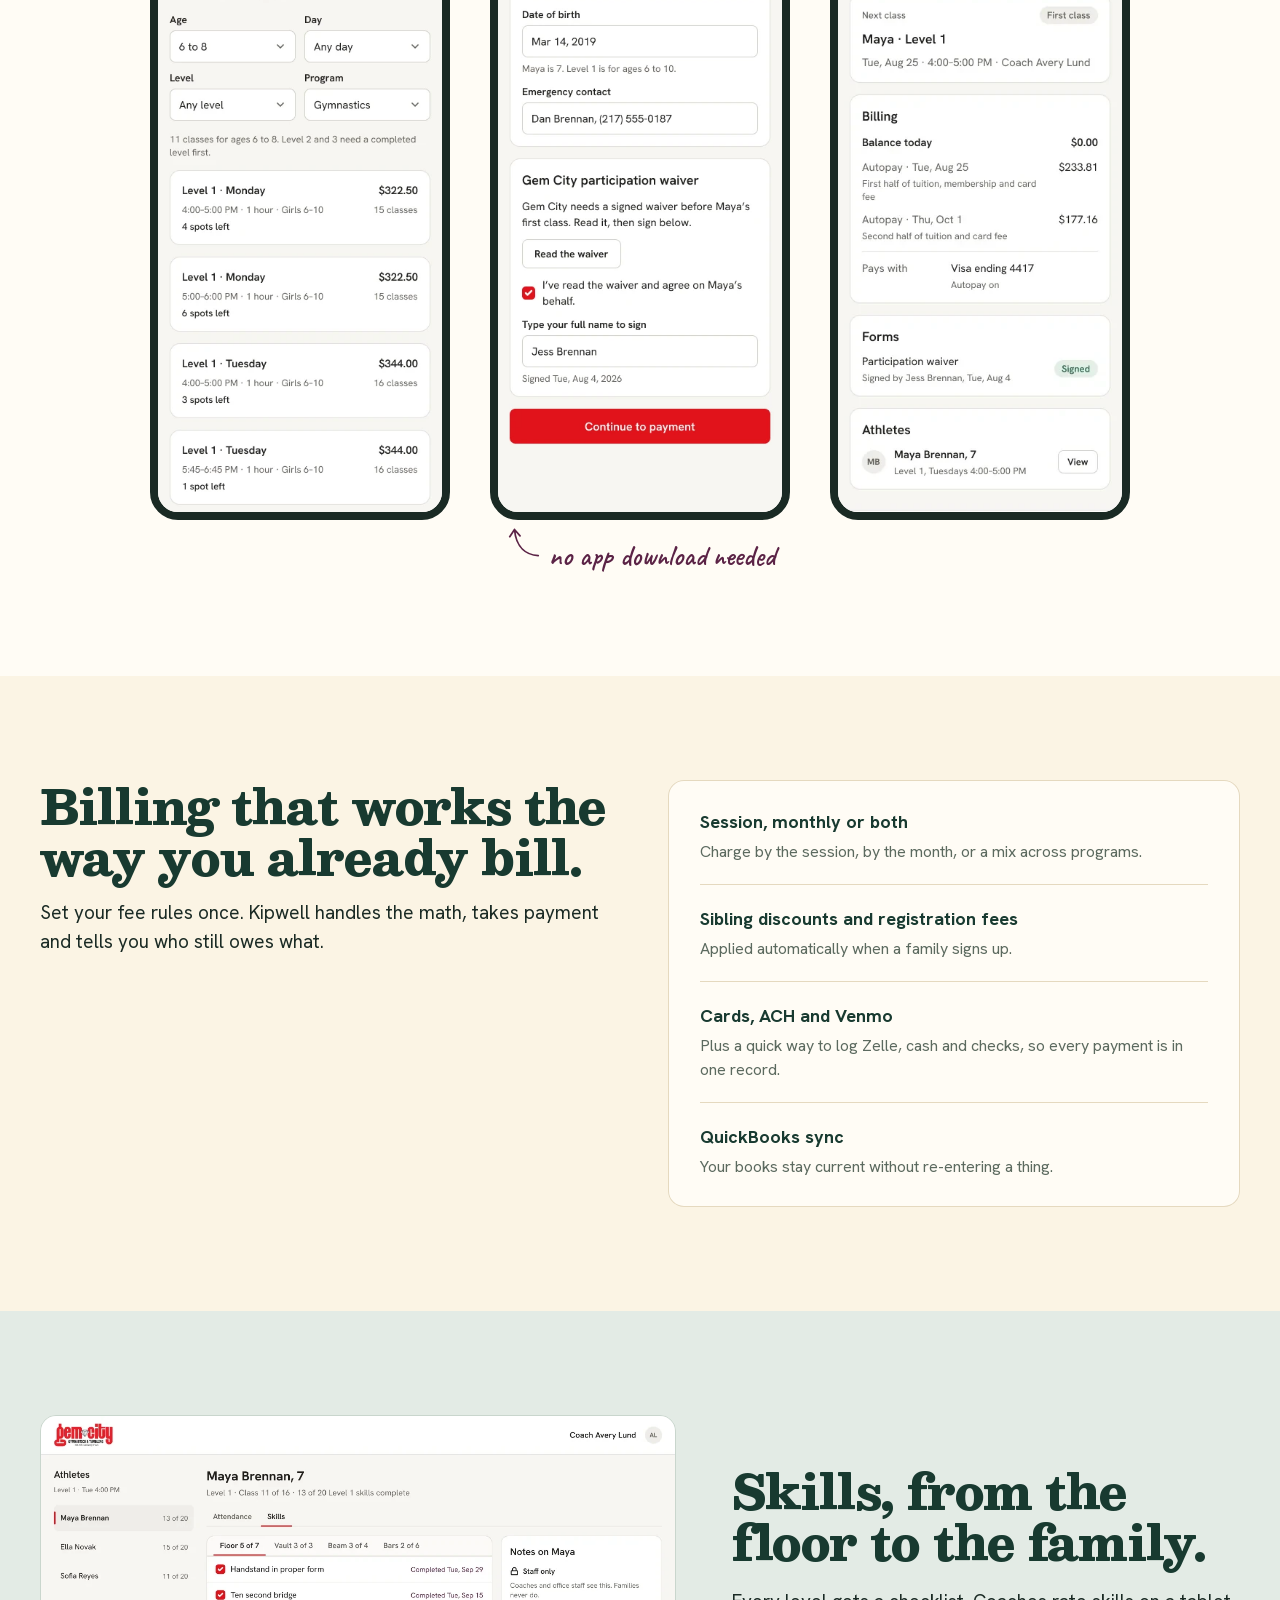
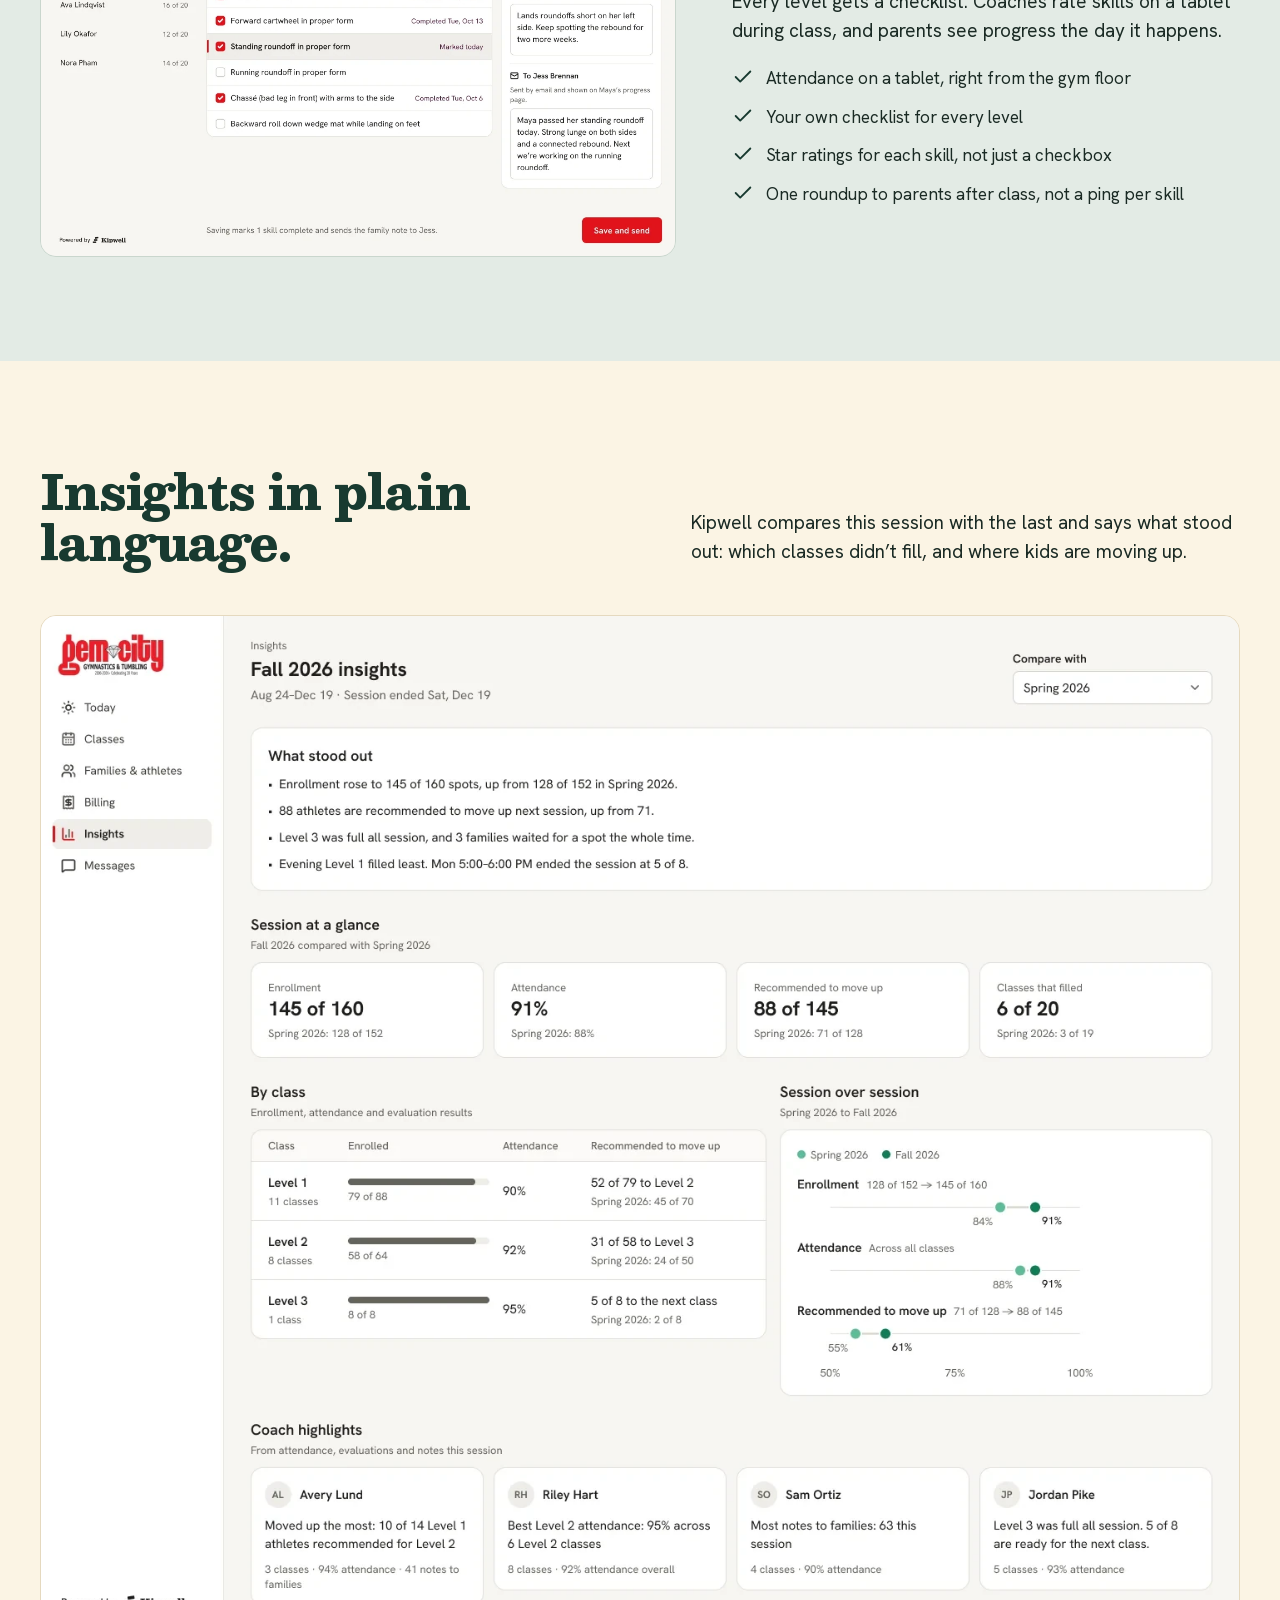
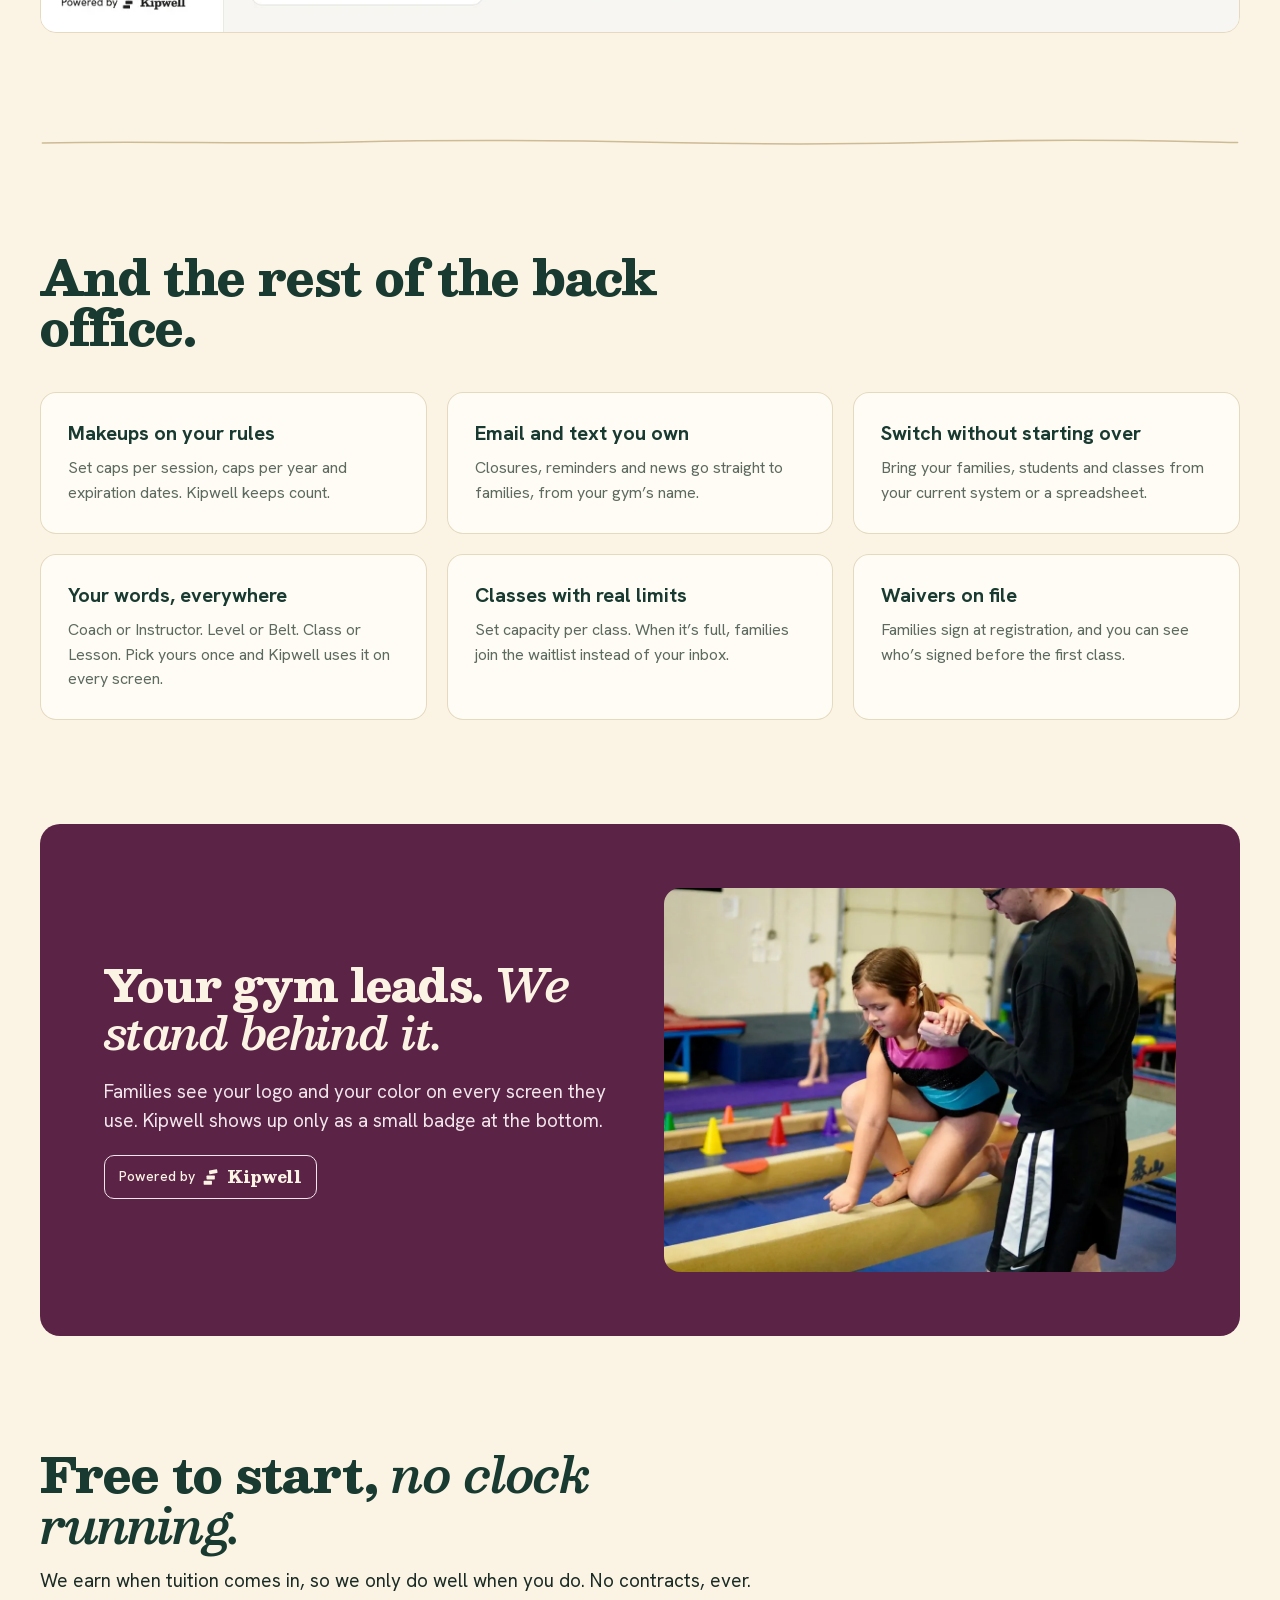
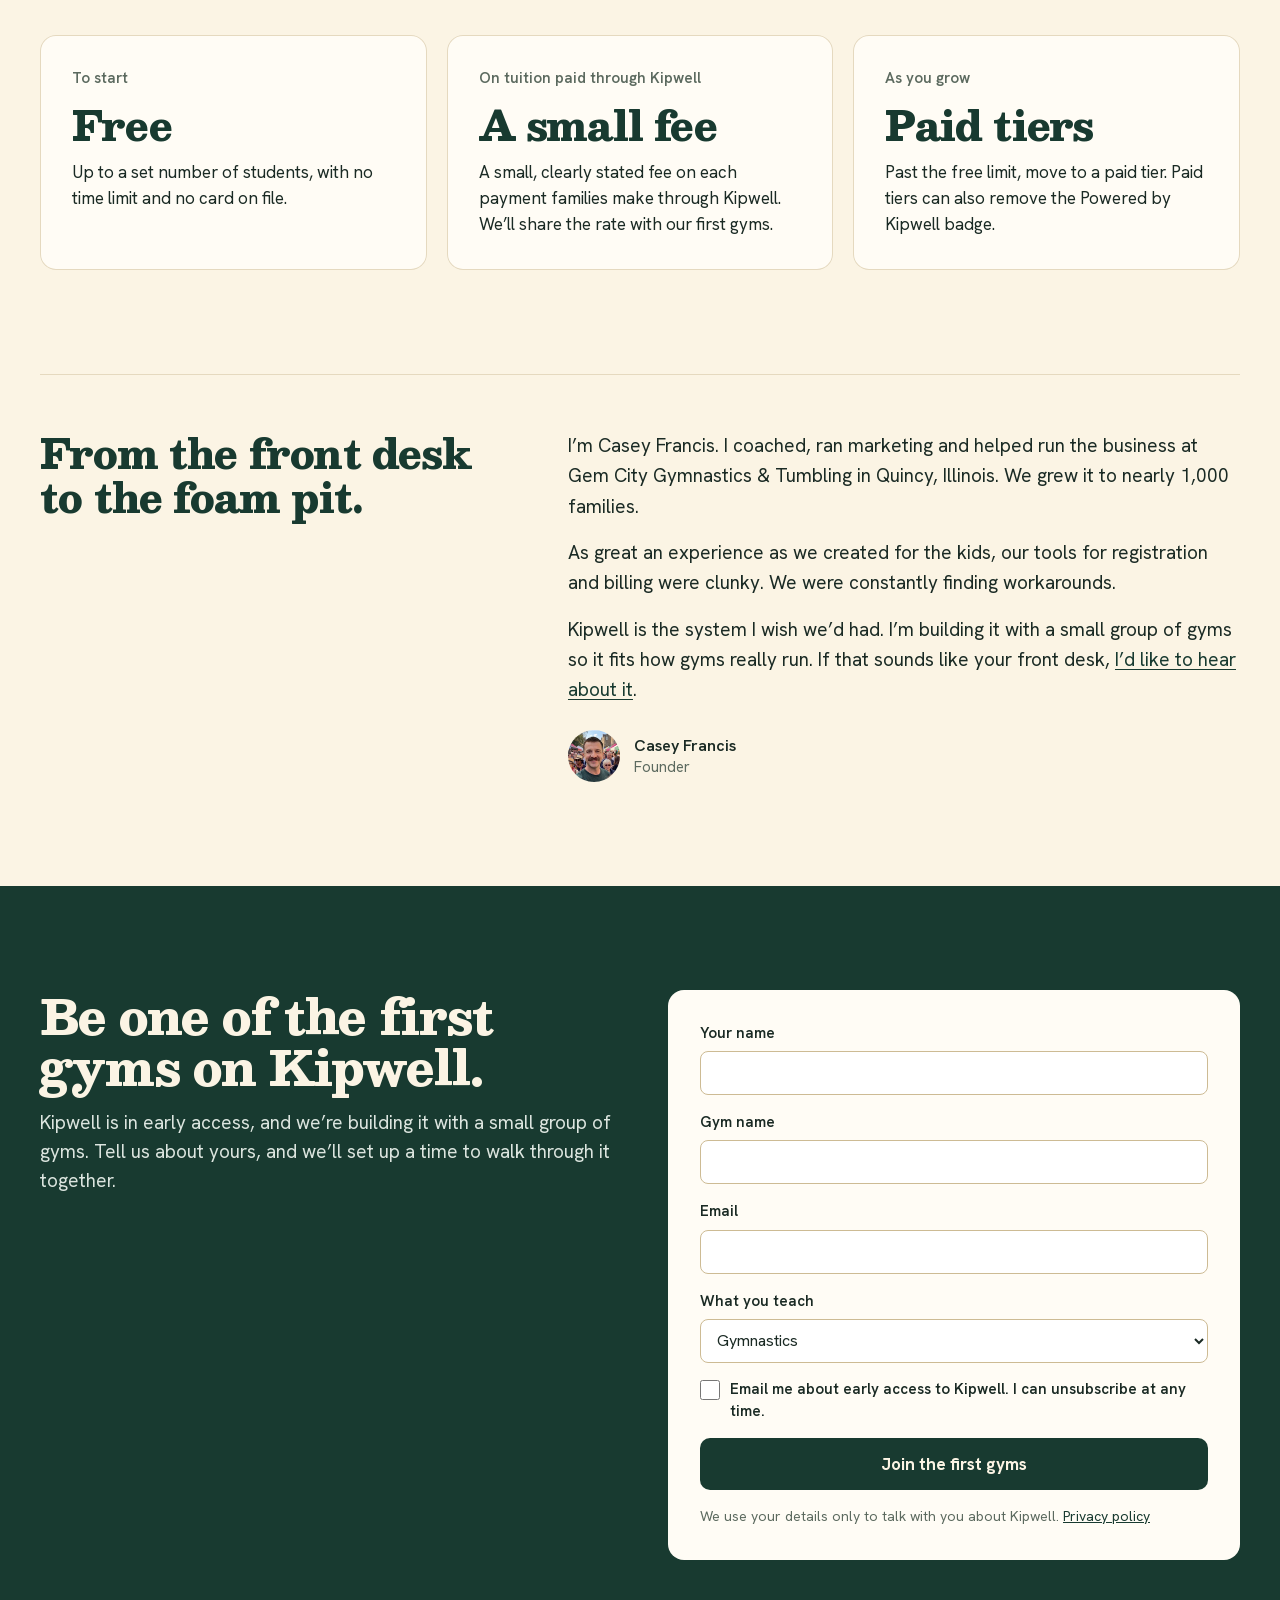
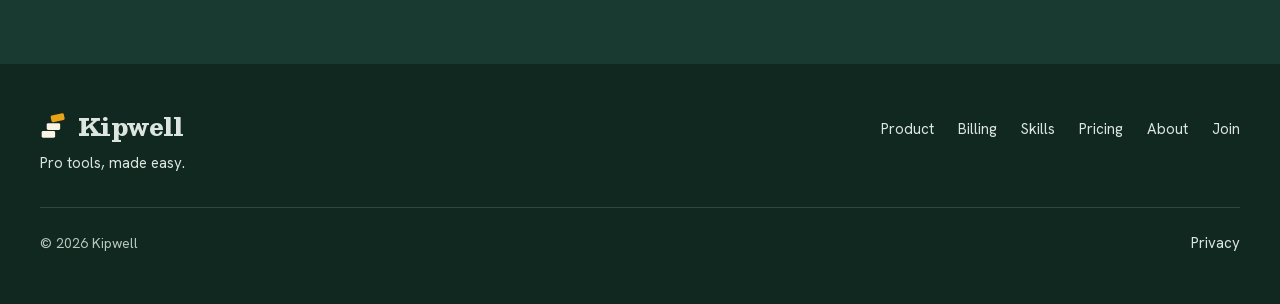
==== commit 03279573: "Sample-data caption under the dashboard screenshot Co-Authored-By: Claude Opus 5.5 <noreply@anthropi" ====
--- a/index.html
+++ b/index.html
@@ -22,11 +22,11 @@
 <link rel="apple-touch-icon" href="apple-touch-icon.png">
 <link rel="preload" href="assets/fonts/Besley.woff2" as="font" type="font/woff2" crossorigin>
 <link rel="preload" href="assets/fonts/HankenGrotesk.woff2" as="font" type="font/woff2" crossorigin>
-<link rel="stylesheet" href="assets/css/site.css?v=17">
+<link rel="stylesheet" href="assets/css/site.css?v=18">
 <script>document.documentElement.classList.add('js');</script>
-<script src="assets/js/config.js?v=17" defer></script>
-<script src="assets/js/analytics.js?v=17" defer></script>
-<script src="assets/js/site.js?v=17" defer></script>
+<script src="assets/js/config.js?v=18" defer></script>
+<script src="assets/js/analytics.js?v=18" defer></script>
+<script src="assets/js/site.js?v=18" defer></script>
 </head>
 <body>
 <a class="skip" href="#main">Skip to content</a>
@@ -95,7 +95,10 @@
       <h2 class="h2" id="product-title">Your whole day, <span class="soft break">at a glance.</span></h2>
       <p class="lede">Kipwell does the morning rundown before you walk in: who signed up, what’s coming in and which classes are filling. No report to build first.</p>
     </div>
-    <img class="screen reveal" src="assets/img/screen-owner-dashboard.webp" width="1440" height="991" loading="lazy" alt="Owner dashboard: today’s new registrations with amounts due, Fall 2026 enrollment by level, and class trends">
+    <figure class="screen-figure reveal">
+      <img class="screen" src="assets/img/screen-owner-dashboard.webp" width="1440" height="991" loading="lazy" alt="Owner dashboard: today’s new registrations with amounts due, Fall 2026 enrollment by level, and class trends">
+      <figcaption>Shown with sample data.</figcaption>
+    </figure>
     <div class="points">
       <div class="reveal"><h3>Today’s sign-ups</h3><p>New families, what each one owes and whether the waiver is signed.</p></div>
       <div class="reveal"><h3>Enrollment by level</h3><p>Spots filled, spots open and who’s waiting, with capacity limits set per class.</p></div>
--- a/assets/css/site.css
+++ b/assets/css/site.css
@@ -117,6 +117,8 @@
 .card-sm p { font-size: 16px; color: var(--stone); }
 
 .screen { width: 100%; border-radius: 16px; border: 1px solid var(--line); }
+.screen-figure { margin: 0; }
+.screen-figure figcaption { margin-top: 10px; text-align: right; font-size: 14px; color: var(--stone); }
 
 .points { display: grid; grid-template-columns: repeat(3, minmax(0, 1fr)); gap: 32px; }
 .points > div { display: flex; flex-direction: column; gap: 8px; border-top: 1px solid var(--line); padding-top: 20px; }
